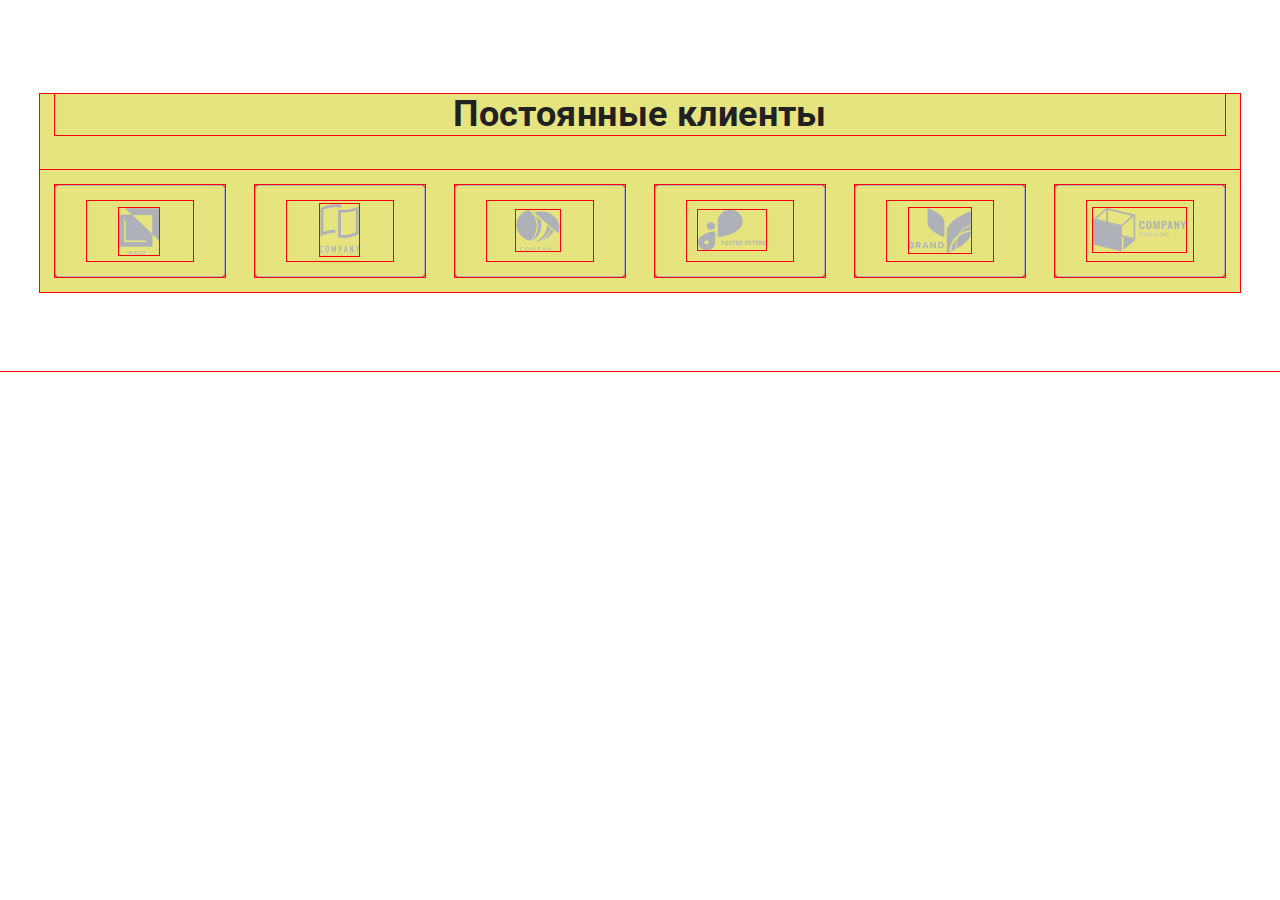
==== index.html @ a3a20aeb "добавляет отз верстку team, clients" ====
<!DOCTYPE html>
<html lang="ru">
  <head>
    <meta charset="UTF-8" />
    <meta http-equiv="X-UA-Compatible" content="IE=edge" />
    <meta name="viewport" content="width=device-width, initial-scale=1.0" />
    <title>Веб-студия</title>
    <link
      rel="stylesheet"
      href="https://cdnjs.cloudflare.com/ajax/libs/modern-normalize/1.0.0/modern-normalize.min.css"
    />
    <link rel="preconnect" href="https://fonts.gstatic.com" />
    <link
      href="https://fonts.googleapis.com/css2?family=Raleway:wght@700&family=Roboto:wght@400;500;700;900&display=swap"
      rel="stylesheet"
    />
    <link rel="stylesheet" href="././css/main.css" />
  </head>
  <body>
    <!-- Шапка сайта -->
    <!-- <header class="header">
     
      <div class="header__container container">
        <nav class="nav">
          <a href="./index.html" class="logo"> <span class="logo-web">Web</span>Studio </a>
          <ul class="nav__list list">
            <li class="nav__item"><a href="./index.html" class="nav__link nav__link--current link">Студия</a></li>
            <li class="nav__item"><a href="./portfolio.html" class="nav__link link">Портфолио</a></li>
            <li class="nav__item"><a href="" class="nav__link link">Контакты</a></li>
          </ul>
        </nav>
        <ul class="auth__list list">
          <li class="auth__item">
            <a href="mailto:info@devstudio.com" class="auth__link link">
              <svg class="auth__letter" width="16" height="12">
                <use href="./images/icons/sprite.svg#letter"></use>
              </svg>
              info@devstudio.com
            </a>
          </li>
          <li class="auth__item">
            <a href="tel:+380961111111" class="auth__link link">
              <svg class="auth__phone" width="10" height="16">
                <use href="./images/icons/sprite.svg#phone"></use>
              </svg>
              +38 096 111 11 11
            </a>
          </li>
        </ul>
      </div>
    </header> -->
    <!--main  -->
    <main>
      <!-- Герой hero section -->
      <!-- <section class="section hero">
        <div class="container">
          <h1 class="hero__title">Эффективные решения для вашего бизнеса</h1>
          <button • data-modal-open type="button" class="hero__button">Заказать услугу</button>
        </div>
      </section> -->
      <!-- Преимущества advantages section-->
      <!-- <section class="section">
        <h2 class="section__title visually-hidden">Наши преимущества</h2>
        <div class="container advantages">
          <ul class="advantages__list list">
            <li class="advantages__item">
              <div class="advantages__icons">
                <svg class="advantages__icon">
                  <use href="./images/icons/sprite.svg#antenna"></use>
                </svg>
              </div>
              <h3 class="advantages__title">Внимание к деталям</h3>
              <p class="advantages__text">
                Идейные соображения, а также начало повседневной работы по формированию позиции.
              </p>
            </li>
            <li class="advantages__item">
              <div class="advantages__icons">
                <svg class="advantages__icon">
                  <use href="./images/icons/sprite.svg#clock"></use>
                </svg>
              </div>
              <h3 class="advantages__title">Пунктуальность</h3>
              <p class="advantages__text">
                Задача организации, в особенности же рамки и место обучения кадров влечет за собой.
              </p>
            </li>
            <li class="advantages__item">
              <div class="advantages__icons">
                <svg class="advantages__icon">
                  <use href="./images/icons/sprite.svg#diagram"></use>
                </svg>
              </div>
              <h3 class="advantages__title">Планирование</h3>
              <p class="advantages__text">
                Равным образом консультация с широким активом в значительной степени обуславливает.
              </p>
            </li>
            <li class="advantages__item">
              <div class="advantages__icons">
                <svg class="advantages__icon">
                  <use href="./images/icons/sprite.svg#astronaut"></use>
                </svg>
              </div>
              <h3 class="advantages__title">Современные технологии</h3>
              <p class="advantages__text">
                Значимость этих проблем настолько очевидна, что реализация плановых заданий.
              </p>
            </li>
          </ul>
        </div>
      </section> -->
      <!-- Чем мы занимаемся -->
      <!-- <section class="work section">
        <div class="container">
          <h2 class="section__title">Чем мы занимаемся</h2>
          <ul class="work__list list">
            <li class="work__item">
              <div class="work__thumb">
                <img class="work__img" src="./images/main/work-0.jpg" alt="Десктопные приложения" width="370" />
                <div class="work__inf">
                  <p class="work__desc">Десктопные приложения</p>
                </div>
              </div>
            </li>
            <li class="work__item">
              <div class="work__thumb">
                <img class="work__img" src="./images/main/work-1.jpg" alt="Мобильные приложения" width="370" />
                <div class="work__inf">
                  <p class="work__desc">Мобильные приложения</p>
                </div>
              </div>
            </li>
            <li class="work__item">
              <div class="work__thumb">
                <img class="work__img" src="./images/main/work-2.jpg" alt="Дизайнерские решения" width="370" />
                <div class="work__inf">
                  <p class="work__desc">Дизайнерские решения</p>
                </div>
              </div>
            </li>
          </ul>
        </div>
      </section> -->
      <!-- Наша команда team section -->
      <!-- <section class="section team">
        <div class="container">
          <h2 class="section__title">Наша команда</h2>
          <ul class="team__list list">
            <li class="team__item">
              <img src="./images/main/product-designer.jpg" alt="Product Designer" width="270" />
              <div class="team__content">
                <h3 class="team__title">Игорь Демьяненко</h3>
                <p class="team__text">Product Designer</p>
                <ul class="social-icons__list list">
                  <li class="social-icons__item">
                    <a
                      href="https://www.instagram.com/"
                      class="social-icon__link"
                      rel="noopener noreferrer"
                      target="_blank"
                    >
                      <svg class="social-icons__svg">
                        <use href="./images/icons/sprite.svg#instagram"></use>
                      </svg>
                    </a>
                  </li>
                  <li class="social-icons__item">
                    <a href="https://twitter.com/" class="social-icon__link" rel="noopener noreferrer" target="_blank">
                      <svg class="social-icons__svg">
                        <use href="./images/icons/sprite.svg#twitter"></use>
                      </svg>
                    </a>
                  </li>
                  <li class="social-icons__item">
                    <a
                      href="https://uk-ua.facebook.com/"
                      class="social-icon__link"
                      rel="noopener noreferrer"
                      target="_blank"
                    >
                      <svg class="social-icons__svg">
                        <use href="./images/icons/sprite.svg#facebook"></use>
                      </svg>
                    </a>
                  </li>
                  <li class="social-icons__item">
                    <a
                      href="https://ua.linkedin.com/"
                      class="social-icon__link"
                      rel="noopener noreferrer"
                      target="_blank"
                    >
                      <svg class="social-icons__svg">
                        <use href="./images/icons/sprite.svg#linkedin"></use>
                      </svg>
                    </a>
                  </li>
                </ul>
              </div>
            </li>

            <li class="team__item">
              <img src="./images/main/frontend-developer.jpg" alt="Frontend Developer" width="270" />
              <div class="team__content">
                <h3 class="team__title">Ольга Репина</h3>
                <p class="team__text">Frontend Developer</p>
                <ul class="social-icons__list list">
                  <li class="social-icons__item">
                    <a
                      href="https://www.instagram.com/"
                      class="social-icon__link"
                      rel="noopener noreferrer"
                      target="_blank"
                    >
                      <svg class="social-icons__svg">
                        <use href="./images/icons/sprite.svg#instagram"></use>
                      </svg>
                    </a>
                  </li>
                  <li class="social-icons__item">
                    <a href="https://twitter.com/" class="social-icon__link" rel="noopener noreferrer" target="_blank">
                      <svg class="social-icons__svg">
                        <use href="./images/icons/sprite.svg#twitter"></use>
                      </svg>
                    </a>
                  </li>
                  <li class="social-icons__item">
                    <a
                      href="https://uk-ua.facebook.com/"
                      class="social-icon__link"
                      rel="noopener noreferrer"
                      target="_blank"
                    >
                      <svg class="social-icons__svg">
                        <use href="./images/icons/sprite.svg#facebook"></use>
                      </svg>
                    </a>
                  </li>
                  <li class="social-icons__item">
                    <a
                      href="https://ua.linkedin.com/"
                      class="social-icon__link"
                      rel="noopener noreferrer"
                      target="_blank"
                    >
                      <svg class="social-icons__svg">
                        <use href="./images/icons/sprite.svg#linkedin"></use>
                      </svg>
                    </a>
                  </li>
                </ul>
              </div>
            </li>

            <li class="team__item">
              <img src="./images/main/marketing.jpg" alt="Marketing" width="270" />
              <div class="team__content">
                <h3 class="team__title">Николай Тарасов</h3>
                <p class="team__text">Marketing</p>
                <ul class="social-icons__list list">
                  <li class="social-icons__item">
                    <a
                      href="https://www.instagram.com/"
                      class="social-icon__link"
                      rel="noopener noreferrer"
                      target="_blank"
                    >
                      <svg class="social-icons__svg">
                        <use href="./images/icons/sprite.svg#instagram"></use>
                      </svg>
                    </a>
                  </li>
                  <li class="social-icons__item">
                    <a href="https://twitter.com/" class="social-icon__link" rel="noopener noreferrer" target="_blank">
                      <svg class="social-icons__svg">
                        <use href="./images/icons/sprite.svg#twitter"></use>
                      </svg>
                    </a>
                  </li>
                  <li class="social-icons__item">
                    <a
                      href="https://uk-ua.facebook.com/"
                      class="social-icon__link"
                      rel="noopener noreferrer"
                      target="_blank"
                    >
                      <svg class="social-icons__svg">
                        <use href="./images/icons/sprite.svg#facebook"></use>
                      </svg>
                    </a>
                  </li>
                  <li class="social-icons__item">
                    <a
                      href="https://ua.linkedin.com/"
                      class="social-icon__link"
                      rel="noopener noreferrer"
                      target="_blank"
                    >
                      <svg class="social-icons__svg">
                        <use href="./images/icons/sprite.svg#linkedin"></use>
                      </svg>
                    </a>
                  </li>
                </ul>
              </div>
            </li>

            <li class="team__item">
              <img src="./images/main/ui-designer.jpg" alt="UI Designer" width="270" />
              <div class="team__content">
                <h3 class="team__title">Михаил Ермаков</h3>
                <p class="team__text">UI Designer</p>
                <ul class="social-icons__list list">
                  <li class="social-icons__item">
                    <a
                      href="https://www.instagram.com/"
                      class="social-icon__link"
                      rel="noopener noreferrer"
                      target="_blank"
                    >
                      <svg class="social-icons__svg">
                        <use href="./images/icons/sprite.svg#instagram"></use>
                      </svg>
                    </a>
                  </li>
                  <li class="social-icons__item">
                    <a href="https://twitter.com/" class="social-icon__link" rel="noopener noreferrer" target="_blank">
                      <svg class="social-icons__svg">
                        <use href="./images/icons/sprite.svg#twitter"></use>
                      </svg>
                    </a>
                  </li>
                  <li class="social-icons__item">
                    <a
                      href="https://uk-ua.facebook.com/"
                      class="social-icon__link"
                      rel="noopener noreferrer"
                      target="_blank"
                    >
                      <svg class="social-icons__svg">
                        <use href="./images/icons/sprite.svg#facebook"></use>
                      </svg>
                    </a>
                  </li>
                  <li class="social-icons__item">
                    <a
                      href="https://ua.linkedin.com/"
                      class="social-icon__link"
                      rel="noopener noreferrer"
                      target="_blank"
                    >
                      <svg class="social-icons__svg">
                        <use href="./images/icons/sprite.svg#linkedin"></use>
                      </svg>
                    </a>
                  </li>
                </ul>
              </div>
            </li>
          </ul>
        </div>
      </section> -->
      <!-- Постоянные клиенты clients section -->
      <section class="clients section">
        <div class="container">
          <h2 class="section__title">Постоянные клиенты</h2>
          <ul class="clients__list list">
            <li class="clients__item">
              <a href="" class="clients__link">
                <svg class="clients__icon-svg" width="44" height="49">
                  <use href="./images/icons/sprite.svg#logo-1"></use>
                </svg>
              </a>
            </li>
            <li class="clients__item">
              <a href="" class="clients__link">
                <svg class="clients__icon-svg" width="40" height="52">
                  <use href="./images/icons/sprite.svg#logo-2"></use>
                </svg>
              </a>
            </li>
            <li class="clients__item">
              <a href="" class="clients__link">
                <svg class="clients__icon-svg" width="41" height="43">
                  <use href="./images/icons/sprite.svg#logo-3"></use>
                </svg>
              </a>
            </li>
            <li class="clients__item">
              <a href="" class="clients__link">
                <svg class="clients__icon-svg" width="80" height="42">
                  <use href="./images/icons/sprite.svg#logo-4"></use>
                </svg>
              </a>
            </li>
            <li class="clients__item">
              <a href="" class="clients__link">
                <svg class="clients__icon-svg" width="59" height="47">
                  <use href="./images/icons/sprite.svg#logo-5"></use>
                </svg>
              </a>
            </li>
            <li class="clients__item">
              <a href="" class="clients__link">
                <svg class="clients__icon-svg" width="88" height="45">
                  <use href="./images/icons/sprite.svg#logo-6"></use>
                </svg>
              </a>
            </li>
          </ul>
        </div>
      </section>
    </main>
    <!-- Футер -->
    <!-- <footer class="footer">
      <div class="footer__container container">
        <div class="footer__nav">
          <a href="./index.html" class="logo logo--footer"> <span class="logo-web">Web</span>Studio </a>
          <address class="footer__addres">
            <a
              class="footer__location"
              rel="noopener noreferrer"
              href="https://goo.gl/maps/9RtT3c9bkWaSLBwc6"
              target="_blank"
            >
              г. Киев, пр-т Леси Украинки, 26
            </a>
            <ul class="footer__auth-list list">
              <li class="footer__auth-item">
                <a href="mailto:info@devstudio.com" class="footer__auth-link link">info@devstudio.com</a>
              </li>
              <li class="footer__auth-item">
                <a href="tel:+380961111111" class="footer__auth-link link">+38 096 111 11 11</a>
              </li>
            </ul>
          </address>
        </div>
        
        <div class="footer__joining">
          <h3 class="footer__joining-title">Присоединяйтесь</h3>
          <ul class="social-icons__list list">
            <li class="social-icons__item">
              <a
                href="https://www.instagram.com/"
                class="social-icon__link social-icon__link--joining"
                rel="noopener noreferrer"
                target="_blank"
              >
                <svg class="social-icons__svg">
                  <use href="./images/icons/sprite.svg#instagram"></use>
                </svg>
              </a>
            </li>
            <li class="social-icons__item">
              <a
                href="https://twitter.com/"
                class="social-icon__link social-icon__link--joining"
                rel="noopener noreferrer"
                target="_blank"
              >
                <svg class="social-icons__svg">
                  <use href="./images/icons/sprite.svg#twitter"></use>
                </svg>
              </a>
            </li>
            <li class="social-icons__item">
              <a
                href="https://uk-ua.facebook.com/"
                class="social-icon__link social-icon__link--joining"
                rel="noopener noreferrer"
                target="_blank"
              >
                <svg class="social-icons__svg">
                  <use href="./images/icons/sprite.svg#facebook"></use>
                </svg>
              </a>
            </li>
            <li class="social-icons__item">
              <a
                href="https://ua.linkedin.com/"
                class="social-icon__link social-icon__link--joining"
                rel="noopener noreferrer"
                target="_blank"
              >
                <svg class="social-icons__svg">
                  <use href="./images/icons/sprite.svg#linkedin"></use>
                </svg>
              </a>
            </li>
          </ul>
        </div>
        
        <div class="footer__subscribe">
          <h3 class="footer__joining-title">Подпишитесь на рассылку</h3>
          <form class="footer__subscribe-form">
            <label class="footer__subscribe-label">
              <input
                type="email"
                name="email"
                class="footer__subscribe-input"
                required
                autocomplete="email"
                placeholder="E-mail"
              />
            </label>
            <button type="submit" class="footer__subscribe-btn">
              Подписаться
              <svg class="footer__subscribe-icon">
                <use href="./images/icons/sprite.svg#planer-icon"></use>
              </svg>
            </button>
          </form>
        </div>
      </div>
    </footer> -->
    <!-- Модальное окно -->
    <!-- <div class="backdrop is-hidden" data-modal>
      <div class="modal">
        <button • data-modal-close class="modal__btn-close">
          <svg class="modal__close-x">
            <use href="./images/icons/sprite.svg#close-x"></use>
          </svg>
        </button>
        
        <p class="modal__head">Оставьте свои данные, мы вам перезвоним</p>
        <form class="modal-form">
          <div class="modal__text-input">
            <label class="modal__label">
              Имя<input
                type="text"
                name="name"
                class="modal__input"
                required
                minlength="4"
                maxlength="20"
                autocomplete="name"
              />
              <svg class="modal__input-icon">
                <use href="./images/icons/sprite.svg#user-icon"></use>
              </svg>
            </label>
            <label class="modal__label">
              Телефон<input type="phone" name="phone" class="modal__input" required autocomplete="tel" />
              <svg class="modal__input-icon">
                <use href="./images/icons/sprite.svg#phone-icon"></use>
              </svg>
            </label>
            <label class="modal__label">
              Почта<input type="email" name="email" class="modal__input" required autocomplete="email" />
              <svg class="modal__input-icon">
                <use href="./images/icons/sprite.svg#email-icon"></use>
              </svg>
            </label>
            <label class="modal__label"
              >Комментарий
              <textarea name="comment" class="modal__comment" placeholder="Введите текст"></textarea>
            </label>
          </div>
          
          <label class="modal__check-label">
            <input type="checkbox" name="terms-agreement" class="modal__check" />
            <span class="modal__check-box"></span>
            <span>
              Соглашаюсь с рассылкой и принимаю
              <a href="" class="modal__link link">Условия договора</a>
            </span>
          </label>
          
          <button type="submit" class="modal__submit-btn">Отправить</button>
        </form>
      </div>
      
    </div> -->
    <script src="./js/modal.js"></script>
  </body>
</html>
---- css/main.css ----
@charset "UTF-8";
:root {
  --accent-color: #2196f3;
  --primary-text-color: #212121;
  --secondary-text-color: #757575;
  --white-text-color: #ffffff;
  --primary-bg-color: #ffffff;
  --secondary-bg-color: #2f303a;
  --social-icon-color: #afb1b8;
  --primary-font-family: 'Roboto', 'Open Sans', 'Noto Sans JP', 'Lato', sans-serif;
  --title-font-weight: 700;
  --sub-title-font-weight: 500;
  --primary-font-size: 14px;
  --secondary-font-size: 16px;
  --main-line-height: 1.15;
  --main-letter-spacing: 0.03em;
}

html {
  box-sizing: border-box;
}

*,
*::before,
*::after {
  box-sizing: inherit;
  outline: 1px solid red;
}

body {
  font-family: var(--primary-font-family);
  font-size: var(--primary-font-size);
  line-height: var(--main-line-height);
  letter-spacing: var(--main-letter-spacing);
  color: var(--primary-text-color);
  background-color: var(--primary-bg-color);
}

img {
  display: block;
  width: 100%;
  height: auto;
}

/* reset basic styles  */
.list {
  list-style: none;
  padding-left: 0;
  padding-bottom: 0;
  margin-top: 0;
  margin-bottom: 0;
}

.link {
  text-decoration: none;
  color: var(--primary-text-color);
}

.button {
  cursor: pointer;
}

.section {
  margin-left: auto;
  margin-right: auto;
  padding-top: 94px;
  padding-bottom: 94px;
}

.section__title {
  margin-top: 0;
  margin-bottom: 50px;
  text-align: center;
  font-weight: var(--title-font-weight);
  font-size: 28px;
}

@media screen and (min-width: 1200px) {
  .section__title {
    font-size: 36px;
  }
}

.container {
  width: 100%;
  padding-left: 15px;
  padding-right: 15px;
  background-color: #e94e4e;
}

@media screen and (min-width: 480px) {
  .container {
    max-width: 480px;
    margin-left: auto;
    margin-right: auto;
    background-color: #a9f39f;
  }
}

@media screen and (min-width: 768px) {
  .container {
    max-width: 768px;
    background-color: #76a6ee;
  }
}

@media screen and (min-width: 1200px) {
  .container {
    max-width: 1200px;
    background-color: #e6e47f;
  }
}

.visually-hidden {
  position: absolute;
  width: 1px;
  height: 1px;
  margin: -1px;
  border: 0;
  padding: 0;
  white-space: nowrap;
  clip-path: inset(100%);
  clip: rect(0 0 0 0);
  overflow: hidden;
}

/* header  Навигация сайта */
.header {
  border-bottom: 1px solid #ececec;
}

.header__container {
  display: flex;
  align-items: center;
}

.nav {
  display: flex;
  align-items: center;
}

/* logo */
.logo {
  display: block;
  margin-right: 93px;
  padding-top: 25px;
  padding-bottom: 25px;
  font-family: 'Raleway', sans-serif;
  font-weight: var(--title-font-weight);
  color: #000;
  font-size: 26px;
  line-height: 1.2;
  text-decoration: none;
}

.logo-web {
  color: var(--accent-color);
}

.nav__list {
  display: flex;
  align-items: center;
}

.nav__item:not(:last-child) {
  margin-right: 50px;
}

.nav__link {
  display: block;
  padding-top: 25px;
  padding-bottom: 25px;
  font-weight: var(--sub-title-font-weight);
  font-size: 14px;
  letter-spacing: 0.02em;
  /* анимация ссылок nav */
  transition-property: color;
  transition-duration: 250ms;
  transition-timing-function: cubic-bezier(0.4, 0, 0.2, 1);
  transition-delay: 0;
}

.nav__link:hover, .nav__link:focus {
  color: var(--accent-color);
}

/* выделение и подчеркивание 
текущей страницы */
.nav__link--current {
  position: relative;
  color: var(--accent-color);
}

.nav__link--current::after {
  display: block;
  content: '';
  width: 100%;
  height: 4px;
  border-radius: 2px;
  background-color: var(--accent-color);
  position: absolute;
  bottom: -8px;
}

/* header  авторизция*/
.auth__list {
  display: flex;
  margin-top: 0;
  margin-bottom: 0;
  margin-left: auto;
}

.auth__item {
  margin-top: 0;
  margin-bottom: 0;
}

.auth__item:not(:last-child) {
  margin-right: 50px;
}

.auth__link {
  display: flex;
  align-items: center;
  padding-top: 25px;
  padding-bottom: 25px;
  font-weight: var(--sub-title-font-weight);
  letter-spacing: 0.02em;
  color: var(--secondary-text-color);
  /* анимация ссылок auth */
  transition-property: color;
  transition-duration: 250ms;
  transition-timing-function: cubic-bezier(0.4, 0, 0.2, 1);
  transition-delay: 0;
}

.auth__link:hover, .auth__link:focus {
  color: var(--accent-color);
}

.auth__letter {
  width: 16px;
  height: 12px;
  fill: currentColor;
  margin-right: 10px;
}

.auth__phone {
  width: 10px;
  height: 16px;
  fill: currentColor;
  margin-right: 10px;
}

/* Герой hero section*/
.hero {
  padding-top: 200px;
  padding-bottom: 200px;
  text-align: center;
  background-color: var(--secondary-bg-color);
  background-image: linear-gradient(to top, rgba(47, 48, 58, 0.4), rgba(47, 48, 58, 0.4)), url(../images/hero/hero.jpg);
  max-width: 1600px;
}

.hero__title {
  margin-top: 0;
  margin-bottom: 30px;
  margin-left: auto;
  margin-right: auto;
  max-width: 696px;
  text-align: center;
  font-weight: 900;
  font-size: 44px;
  line-height: 1.36;
  letter-spacing: 0.06em;
  text-transform: uppercase;
  color: var(--white-text-color);
}

.hero__button {
  font-weight: var(--title-font-weight);
  font-size: var(--secondary-font-size);
  line-height: 1.8;
  letter-spacing: 0.06em;
  color: var(--white-text-color);
  background: var(--accent-color);
  border: none;
  border-radius: 4px;
  width: 200px;
  height: 50px;
  cursor: pointer;
}

/* Модальное окно */
.backdrop {
  position: fixed;
  top: 0;
  left: 0;
  width: 100vw;
  height: 100vh;
  background-color: rgba(0, 0, 0, 0.2);
  opacity: 1;
  transition: opacity;
  transition-duration: 250ms;
  transition-timing-function: cubic-bezier(0.4, 0, 0.2, 1);
}

.backdrop.is-hidden {
  opacity: 0;
  pointer-events: none;
}

/* Форма на модалке */
.modal {
  position: absolute;
  padding: 40px;
  width: 528px;
  height: 581px;
  max-height: 100%;
  top: 50%;
  left: 50%;
  box-shadow: 0px 1px 3px rgba(0, 0, 0, 0.12), 0px 1px 1px rgba(0, 0, 0, 0.14), 0px 2px 1px rgba(0, 0, 0, 0.2);
  transform: translate(-50%, -50%) scale(1);
  border-radius: 4px;
  background-color: var(--primary-bg-color);
  transition: transform 250ms cubic-bezier(0.4, 0, 0.2, 1), opacity 250ms cubic-bezier(0.4, 0, 0.2, 1);
}

.modal__head {
  text-align: center;
  margin-top: 0;
  margin-bottom: 12px;
  font-family: var(--primary-font-family);
  font-size: 20px;
  font-weight: 700;
  line-height: 1.56;
}

.modal__text-input {
  display: block;
  /* align-items: center; */
}

.modal__label {
  display: block;
  position: relative;
  font-size: 12px;
  line-height: 1.17;
  letter-spacing: 0.01em;
  color: var(--secondary-text-color);
}

.modal__input {
  width: 100%;
  height: 40px;
  padding: 12px 42px;
  margin-top: 4px;
  margin-bottom: 10px;
  border: 1px solid rgba(33, 33, 33, 0.2);
  box-sizing: border-box;
  border-radius: 4px;
  transition: border-color 250ms cubic-bezier(0.4, 0, 0.2, 1);
}

.modal__label:focus-within .modal__input {
  outline-color: var(--accent-color);
}

.modal__input:hover, .modal__input:focus {
  border: 1px solid var(--accent-color);
}

.modal__input:hover + .modal__input-icon {
  fill: var(--accent-color);
}

.modal__input:focus-within + .modal__input-icon {
  fill: var(--accent-color);
}

.modal__input-icon {
  position: absolute;
  top: 29px;
  left: 12px;
  width: 18px;
  height: 18px;
  transition: fill 250ms cubic-bezier(0.4, 0, 0.2, 1);
}

.modal__comment {
  width: 100%;
  min-height: 120px;
  resize: none;
  margin-top: 4px;
  margin-bottom: 20px;
  border: 1px solid rgba(33, 33, 33, 0.2);
  border-radius: 4px;
  padding: 12px 16px;
  transition: border-color 250ms cubic-bezier(0.4, 0, 0.2, 1);
}

.modal__label:focus-within .modal__comment {
  outline-color: var(--accent-color);
}

.modal__comment:hover, .modal__comment:focus {
  border: 1px solid var(--accent-color);
}

.modal__comment::placeholder {
  font-weight: 400;
  font-size: 12px;
  line-height: 1.7;
  letter-spacing: 0.01em;
  color: rgba(117, 117, 117, 0.5);
}

/* оформление чекбокса */
.modal__check-label {
  position: relative;
  display: flex;
  justify-content: center;
  align-items: center;
  margin-bottom: 30px;
  font-size: 14px;
  line-height: 2;
  color: var(--secondary-text-color);
}

.modal__check {
  position: absolute;
  -webkit-appearance: none;
  -moz-appearance: none;
  appearance: none;
}

.modal__check-box {
  position: absolute;
  margin-top: 6px;
  width: 15px;
  height: 15px;
  top: 0;
  left: 0;
  border-radius: 2px;
  background-color: var(--primary-bg-color);
  background-position: 50% 50%;
  box-shadow: 0 0 0 2px var(--primary-text-color);
}

.modal__check:checked + .modal__check-box {
  background-color: var(--accent-color);
  background-image: url(../images/icons/check-icon.svg);
}

.modal__check:focus + .modal__check-box {
  box-shadow: 0 0 0 2px var(--accent-color);
}

.modal__link {
  text-decoration: underline;
  color: var(--accent-color);
}

/* кнопка Отправить */
.modal__submit-btn {
  display: block;
  margin: auto;
  font-weight: var(--title-font-weight);
  font-size: var(--secondary-font-size);
  line-height: 1.8;
  letter-spacing: 0.06em;
  color: var(--white-text-color);
  background: var(--accent-color);
  box-shadow: 0px 4px 4px rgba(0, 0, 0, 0.15);
  border: none;
  border-radius: 4px;
  width: 200px;
  height: 50px;
}

/* кнопка закрытия модалки */
.modal__btn-close {
  position: absolute;
  top: 8px;
  right: 8px;
  display: flex;
  justify-content: center;
  align-items: center;
  border: 1px solid rgba(0, 0, 0, 0.1);
  border-radius: 50%;
  width: 30px;
  height: 30px;
  background-color: var(--primary-bg-color);
}

.modal__close-x {
  width: 18px;
  height: 18px;
  fill: #000000;
  background-color: var(--primary-bg-color);
}

.modal__btn-close:hover .modal__close-x,
.modal__btn-close:focus .modal__close-x {
  fill: var(--accent-color);
  transition: fill 250ms cubic-bezier(0.4, 0, 0.2, 1);
}

/* Преимущества advantages section */
.advantages__list {
  display: flex;
  flex-direction: column;
  margin: -15px;
}

@media screen and (min-width: 768px) {
  .advantages__list {
    flex-direction: row;
    flex-wrap: wrap;
  }
}

.advantages__item {
  margin: 15px;
}

@media screen and (min-width: 480px) {
  .advantages__item {
    width: 450px;
  }
}

@media screen and (min-width: 768px) {
  .advantages__item {
    width: 354px;
  }
}

@media screen and (min-width: 1200px) {
  .advantages__item {
    margin-bottom: 0;
    width: 270px;
    align-items: center;
    justify-content: center;
  }
}

.advantages__icon {
  width: 70px;
  height: 70px;
}

.advantages__icons {
  display: flex;
  justify-content: center;
  align-items: center;
  margin-bottom: 30px;
  width: 100%;
  height: 120px;
  border: 1px solid transparent;
  background-color: #f5f4fa;
  border-radius: 4px;
}

.advantages__title {
  margin-top: 0;
  margin-bottom: 10px;
  font-size: 14px;
  font-weight: var(--title-font-weight);
  text-transform: uppercase;
  text-align: center;
}

@media screen and (min-width: 768px) {
  .advantages__title {
    text-align: left;
  }
}

.advantages__text {
  margin-top: 0;
  line-height: 1.7;
  color: var(--secondary-text-color);
}

/* section Чем мы занимаемся */
.work {
  padding-top: 0;
}

@media screen and (max-width: 1200px) {
  .work {
    display: none;
  }
}

.work__list {
  display: flex;
  margin-top: 0;
  margin-bottom: 0;
}

.work__img {
  display: block;
}

.work__item {
  margin-bottom: 0;
}

.work__item:not(:last-child) {
  margin-right: 30px;
}

/* текст с плашкой на Чем мы занимаемся */
.work__thumb {
  position: relative;
}

.work__inf {
  display: flex;
  align-items: center;
  justify-content: center;
  position: absolute;
  width: 100%;
  height: 70px;
  bottom: 0;
  background-color: rgba(47, 48, 58, 0.8);
}

.work__desc {
  margin: 0;
  text-transform: uppercase;
  font-weight: var(--title-font-weight);
  color: var(--white-text-color);
}

/* Наша команда team section */
.team {
  background-color: #f5f4fa;
}

.team__list {
  display: flex;
  flex-direction: column;
  margin: -15px;
}

@media screen and (min-width: 768px) {
  .team__list {
    flex-direction: row;
    flex-wrap: wrap;
  }
}

.team__item {
  margin: 15px;
  box-shadow: 0px 1px 3px rgba(0, 0, 0, 0.12), 0px 1px 1px rgba(0, 0, 0, 0.14), 0px 2px 1px rgba(0, 0, 0, 0.2);
  border-radius: 0px 0px 4px 4px;
}

@media screen and (min-width: 480px) {
  .team__item {
    width: 450px;
  }
}

@media screen and (min-width: 768px) {
  .team__item {
    width: 354px;
  }
}

@media screen and (min-width: 1200px) {
  .team__item {
    margin-bottom: 0;
    width: 270px;
    align-items: center;
    justify-content: center;
  }
}

.team__content {
  text-align: center;
  padding-top: 30px;
  padding-bottom: 30px;
  background-color: var(--primary-bg-color);
}

.team__title {
  margin-top: 0;
  margin-bottom: 10px;
  font-weight: var(--sub-title-font-weight);
  font-size: var(--secondary-font-size);
  line-height: 1.18;
}

.team__text {
  margin-top: 0;
  margin-bottom: 16;
  font-size: var(--secondary-font-size);
  line-height: 1.18;
  color: var(--secondary-text-color);
}

/*  стили для social icons on the team-card */
.social-icons__list {
  display: inline-flex;
}

.social-icons__item:not(:last-child) {
  margin-right: 10px;
}

.social-icon__link {
  display: flex;
  align-items: center;
  justify-content: center;
  width: 44px;
  height: 44px;
  border-radius: 50%;
  background-color: var(--primary-bg-color);
  color: var(--social-icon-color);
  /* анимация иконок соцсетей в нашакоманда */
  transition-property: background-color;
  transition-duration: 250ms;
  transition-timing-function: cubic-bezier(0.4, 0, 0.2, 1);
  transition-delay: 0;
}

.social-icon__link:hover, .social-icon__link:focus {
  background-color: var(--accent-color);
}

.social-icons__svg {
  transition-property: fill;
  transition-duration: 250ms;
  transition-timing-function: cubic-bezier(0.4, 0, 0.2, 1);
  transition-delay: 0;
  width: 20px;
  height: 20px;
  fill: currentColor;
}

.social-icon__link:hover .social-icons__svg,
.social-icon__link:focus .social-icons__svg {
  fill: var(--primary-bg-color);
}

/* Постоянные клиенты clients section */
.clients__list {
  display: flex;
  flex-wrap: wrap;
  margin: -15px;
}

.clients__item {
  display: flex;
  justify-content: center;
  align-items: center;
  margin: 15px;
  flex-basis: calc((100% - 2 * 30px) / 2);
}

@media screen and (min-width: 768px) {
  .clients__item {
    flex-basis: calc((100% - 3 * 30px) / 3);
  }
}

@media screen and (min-width: 1200px) {
  .clients__item {
    flex-basis: calc((100% - 6 * 30px) / 6);
  }
}

.clients__link {
  display: flex;
  justify-content: center;
  align-items: center;
  width: 100%;
  height: 92px;
  border: 1px solid var(--social-icon-color);
  border-radius: 4px;
  color: var(--social-icon-color);
  /* анимация иконок клиенты */
  transition-property: color, border-color;
  transition-duration: 250ms;
  transition-timing-function: cubic-bezier(0.4, 0, 0.2, 1);
  transition-delay: 0;
}

.clients__link:hover, .clients__link:focus {
  color: var(--accent-color);
  border-color: var(--accent-color);
}

.clients__icon-svg {
  width: 106px;
  height: 60px;
  fill: currentColor;
}

/* Футер footer */
.footer {
  padding-top: 60px;
  padding-bottom: 60px;
  background-color: var(--secondary-bg-color);
}

.footer__container {
  display: flex;
  align-items: baseline;
}

.logo--footer {
  padding-top: 0;
  padding-bottom: 0;
  color: var(--white-text-color);
}

.footer__nav {
  margin-right: 70px;
}

.footer__addres {
  display: block;
  margin-top: 20px;
}

.footer__location {
  font-style: normal;
  line-height: 1.7;
  text-decoration: none;
  color: var(--white-text-color);
  /* анимация  location in footer */
  transition-property: color;
  transition-duration: 250ms;
  transition-timing-function: cubic-bezier(0.4, 0, 0.2, 1);
  transition-delay: 0;
}

.footer__auth-list {
  padding-top: 0;
  padding-bottom: 0;
}

.footer__auth-item {
  margin-top: 9px;
}

.footer__auth-link {
  font-style: normal;
  font-weight: 400;
  line-height: 1.7;
  color: rgba(255, 255, 255, 0.6);
  /* анимация footer-auth */
  transition-property: color;
  transition-duration: 250ms;
  transition-timing-function: cubic-bezier(0.4, 0, 0.2, 1);
  transition-delay: 0;
}

.footer__auth-link:hover,
.footer__auth-link:focus,
.footer__location:hover,
.footer__location:focus {
  color: var(--accent-color);
}

/* Присоединяйтесь footer joining */
.footer__joining-title {
  margin-top: 0;
  margin-bottom: 20px;
  font-size: var(--primary-font-size);
  font-weight: var(--title-font-weight);
  color: var(--white-text-color);
  text-transform: uppercase;
}

.social-icon__link--joining {
  background-color: rgba(255, 255, 255, 0.1);
  color: var(--white-text-color);
}

.social-icon__link--joining:hover, .social-icon__link--joining:focus {
  background-color: var(--accent-color);
}

/* Форма на футере */
.footer__subscribe {
  margin-left: 93px;
}

.footer__subscribe-form {
  display: flex;
}

.footer__subscribe-label {
  margin-right: 12px;
}

.footer__subscribe-input {
  width: 358px;
  height: 50px;
  padding: 15px 16px;
  color: var(--white-text-color);
  background-color: var(--secondary-bg-color);
  border: 1px solid rgba(255, 255, 255, 0.3);
  box-sizing: border-box;
  border-radius: 4px;
  transition: border-color 250ms cubic-bezier(0.4, 0, 0.2, 1);
}

.footer__subscribe-input::placeholder {
  font-weight: 400;
  font-size: 16px;
  line-height: 1.25;
  letter-spacing: 0.03em;
  color: rgba(255, 255, 255, 0.6);
}

.footer__subscribe-btn {
  display: flex;
  align-items: center;
  justify-content: center;
  font-weight: var(--title-font-weight);
  font-size: var(--secondary-font-size);
  line-height: 1.8;
  letter-spacing: 0.06em;
  color: var(--white-text-color);
  background: var(--accent-color);
  box-shadow: 0px 4px 4px rgba(0, 0, 0, 0.15);
  border: none;
  border-radius: 4px;
  width: 200px;
  height: 50px;
  cursor: pointer;
}

.footer__subscribe-icon {
  width: 24px;
  height: 24px;
  margin-left: 10px;
}

/* portfolio buttons */
.btn-filter {
  display: flex;
  justify-content: center;
  margin-bottom: 50px;
}

.btn-filter__button {
  display: inline-block;
  padding: 6px 22px;
  border: none;
  border-radius: 4px;
  /* анимация Выбор вида услуг */
  transition-property: color, background-color, box-shadow;
  transition-duration: 250ms;
  transition-timing-function: cubic-bezier(0.4, 0, 0.2, 1);
  transition-delay: 0;
  font-weight: var(--sub-title-font-weight);
  font-size: var(--secondary-font-size);
  line-height: 1.6;
  background-color: #f5f4fa;
  cursor: pointer;
}

.btn-filter__button:hover, .btn-filter__button:focus {
  background-color: var(--accent-color);
  color: var(--white-text-color);
  box-shadow: 0px 3px 1px rgba(0, 0, 0, 0.1), 0px 1px 2px rgba(0, 0, 0, 0.08), 0px 2px 2px rgba(0, 0, 0, 0.12);
}

.btn-filter__item:not(:last-child) {
  margin-right: 8px;
}

/* Образцы работ portfolio cards */
.card-set {
  display: flex;
  flex-wrap: wrap;
  margin: -15px;
}

.card-set__link {
  display: block;
  transition-property: box-shadow;
  transition-duration: 250ms;
  transition-timing-function: cubic-bezier(0.4, 0, 0.2, 1);
  transition-delay: 0;
}

.card-set__link:hover, .card-set__link:focus {
  box-shadow: 0px 1px 1px rgba(0, 0, 0, 0.12), 0px 4px 4px rgba(0, 0, 0, 0.06), 1px 4px 6px rgba(0, 0, 0, 0.16);
  transform: translateY(0);
}

.card-set__thumb {
  position: relative;
  overflow: hidden;
}

.card-set__float {
  position: absolute;
  bottom: 0;
  left: 0;
  width: 100%;
  height: 100%;
  align-items: center;
  justify-content: center;
  padding: 24px;
  background-color: rgba(33, 150, 243, 0.9);
  display: flex;
  transform: translateY(100%);
  transition-duration: 250ms;
  transition-timing-function: cubic-bezier(0.4, 0, 0.2, 1);
}

.card-set__thumb:hover .card-set__float,
.card-set__link:hover .card-set__float,
.card-set__link:focus .card-set__float {
  transform: translateY(0);
}

.card-set__float-desc {
  display: block;
  margin-top: 0;
  margin-bottom: 0;
  font-family: var(--primary-font-family);
  font-size: 18px;
  font-weight: 400;
  line-height: 1.56;
  color: var(--white-text-color);
}

.card-set__item {
  margin-left: 15px;
  margin-top: 15px;
  margin-right: 15px;
  margin-bottom: 15px;
}

.card-set__img {
  display: block;
  max-width: 100%;
  height: auto;
}

.card-set__content {
  padding: 20px 24px;
  border: 1px solid #eeeeee;
}

.card-set__title {
  margin-top: 0;
  margin-bottom: 0;
  font-size: 18px;
  line-height: 2;
  letter-spacing: 0.06em;
}

.card-set__desc {
  margin-top: 0;
  margin-bottom: 0;
  font-size: var(--secondary-font-size);
  line-height: 1.8;
  color: var(--secondary-text-color);
}
/*# sourceMappingURL=main.css.map */
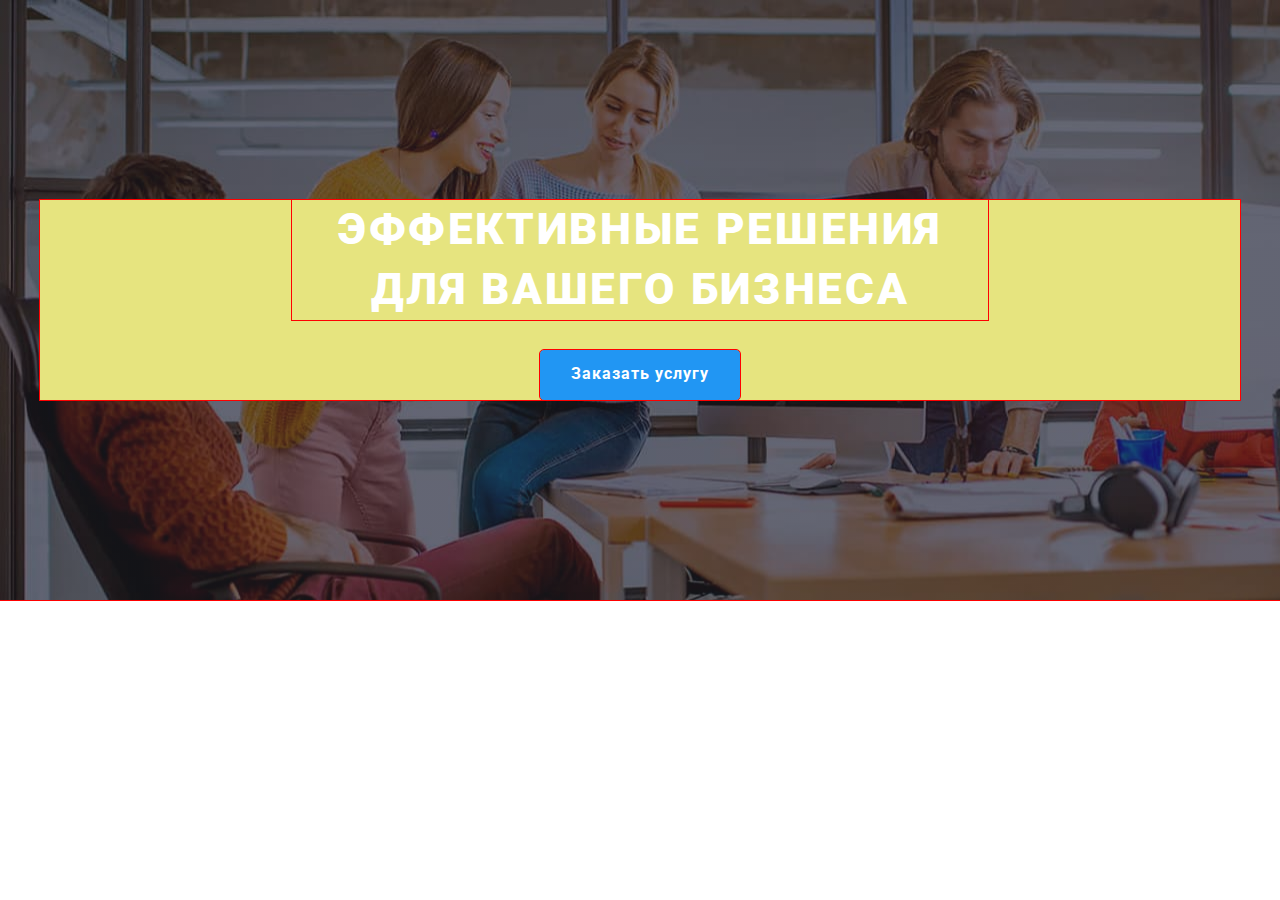
==== commit 9a396800: "добавляет отз верстку hero" ====
--- a/index.html
+++ b/index.html
@@ -52,12 +52,12 @@
     <!--main  -->
     <main>
       <!-- Герой hero section -->
-      <!-- <section class="section hero">
+      <section class="section hero">
         <div class="container">
           <h1 class="hero__title">Эффективные решения для вашего бизнеса</h1>
           <button • data-modal-open type="button" class="hero__button">Заказать услугу</button>
         </div>
-      </section> -->
+      </section>
       <!-- Преимущества advantages section-->
       <!-- <section class="section">
         <h2 class="section__title visually-hidden">Наши преимущества</h2>
@@ -362,7 +362,7 @@
         </div>
       </section> -->
       <!-- Постоянные клиенты clients section -->
-      <section class="clients section">
+      <!-- <section class="clients section">
         <div class="container">
           <h2 class="section__title">Постоянные клиенты</h2>
           <ul class="clients__list list">
@@ -410,7 +410,7 @@
             </li>
           </ul>
         </div>
-      </section>
+      </section> -->
     </main>
     <!-- Футер -->
     <!-- <footer class="footer">
--- a/css/main.css
+++ b/css/main.css
@@ -263,18 +263,35 @@
 }
 
 .hero__title {
+  display: block;
   margin-top: 0;
   margin-bottom: 30px;
   margin-left: auto;
   margin-right: auto;
-  max-width: 696px;
+  width: 100%;
   text-align: center;
   font-weight: 900;
-  font-size: 44px;
-  line-height: 1.36;
+  font-size: 26px;
+  line-height: 1.61;
   letter-spacing: 0.06em;
   text-transform: uppercase;
   color: var(--white-text-color);
+}
+
+@media screen and (min-width: 480px) {
+  .hero__title {
+    max-width: 360px;
+    font-size: 26px;
+    line-height: 1.61;
+  }
+}
+
+@media screen and (min-width: 1200px) {
+  .hero__title {
+    max-width: 696px;
+    font-size: 44px;
+    line-height: 1.36;
+  }
 }
 
 .hero__button {
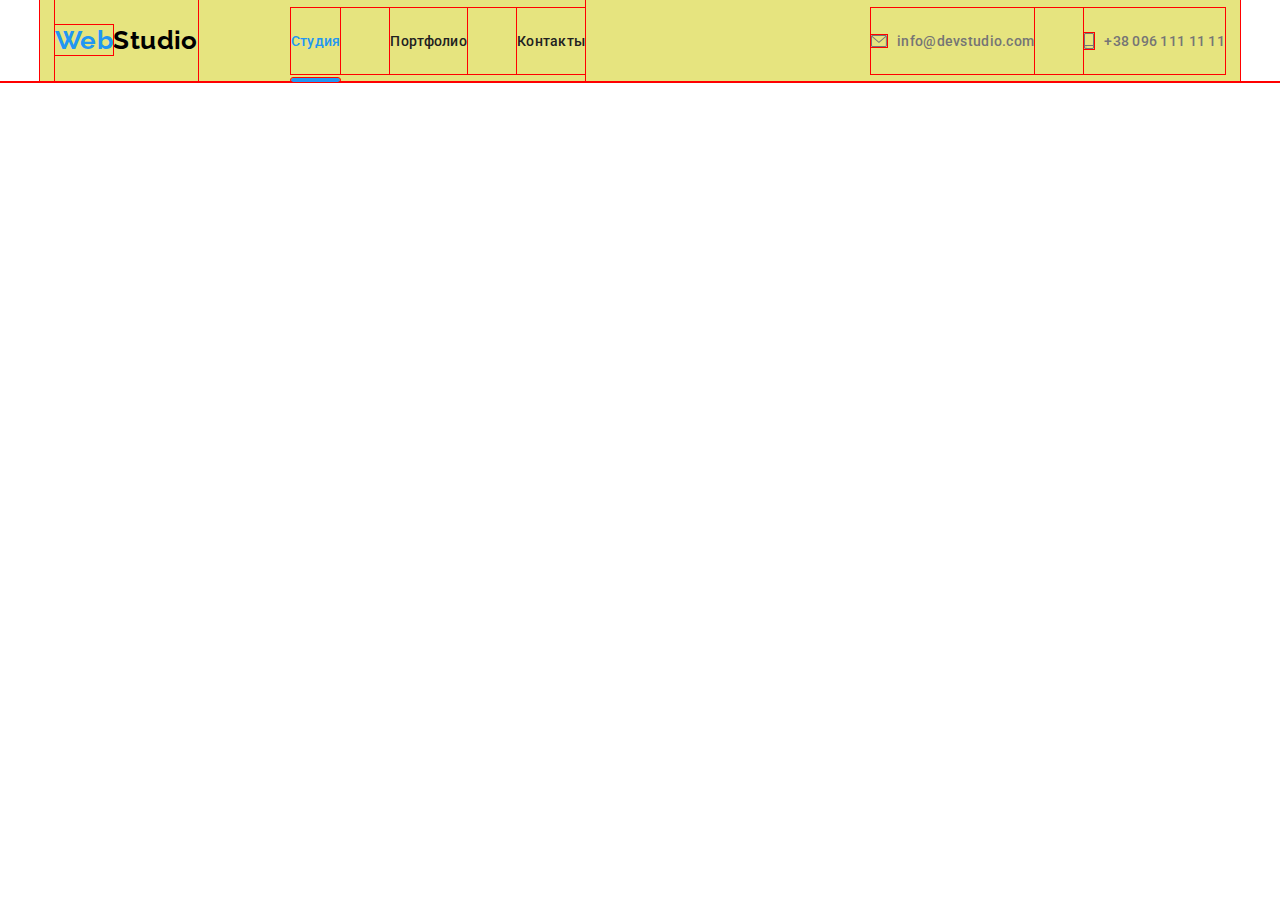
==== commit ddacafa2: "добавляет отз верстку btn-filter" ====
--- a/index.html
+++ b/index.html
@@ -18,8 +18,7 @@
   </head>
   <body>
     <!-- Шапка сайта -->
-    <!-- <header class="header">
-     
+    <header class="header">
       <div class="header__container container">
         <nav class="nav">
           <a href="./index.html" class="logo"> <span class="logo-web">Web</span>Studio </a>
@@ -48,16 +47,16 @@
           </li>
         </ul>
       </div>
-    </header> -->
+    </header>
     <!--main  -->
     <main>
       <!-- Герой hero section -->
-      <section class="section hero">
+      <!-- <section class="section hero">
         <div class="container">
           <h1 class="hero__title">Эффективные решения для вашего бизнеса</h1>
           <button • data-modal-open type="button" class="hero__button">Заказать услугу</button>
         </div>
-      </section>
+      </section> -->
       <!-- Преимущества advantages section-->
       <!-- <section class="section">
         <h2 class="section__title visually-hidden">Наши преимущества</h2>
--- a/css/main.css
+++ b/css/main.css
@@ -964,8 +964,22 @@
 /* portfolio buttons */
 .btn-filter {
   display: flex;
-  justify-content: center;
-  margin-bottom: 50px;
+  flex-wrap: wrap;
+  justify-content: flex-start;
+  margin-bottom: 40px;
+}
+
+@media screen and (min-width: 768px) {
+  .btn-filter {
+    justify-content: center;
+    margin-bottom: 30px;
+  }
+}
+
+@media screen and (min-width: 1200px) {
+  .btn-filter {
+    margin-bottom: 50px;
+  }
 }
 
 .btn-filter__button {
@@ -991,8 +1005,9 @@
   box-shadow: 0px 3px 1px rgba(0, 0, 0, 0.1), 0px 1px 2px rgba(0, 0, 0, 0.08), 0px 2px 2px rgba(0, 0, 0, 0.12);
 }
 
-.btn-filter__item:not(:last-child) {
-  margin-right: 8px;
+.btn-filter__item {
+  margin-left: 8px;
+  margin-top: 15px;
 }
 
 /* Образцы работ portfolio cards */
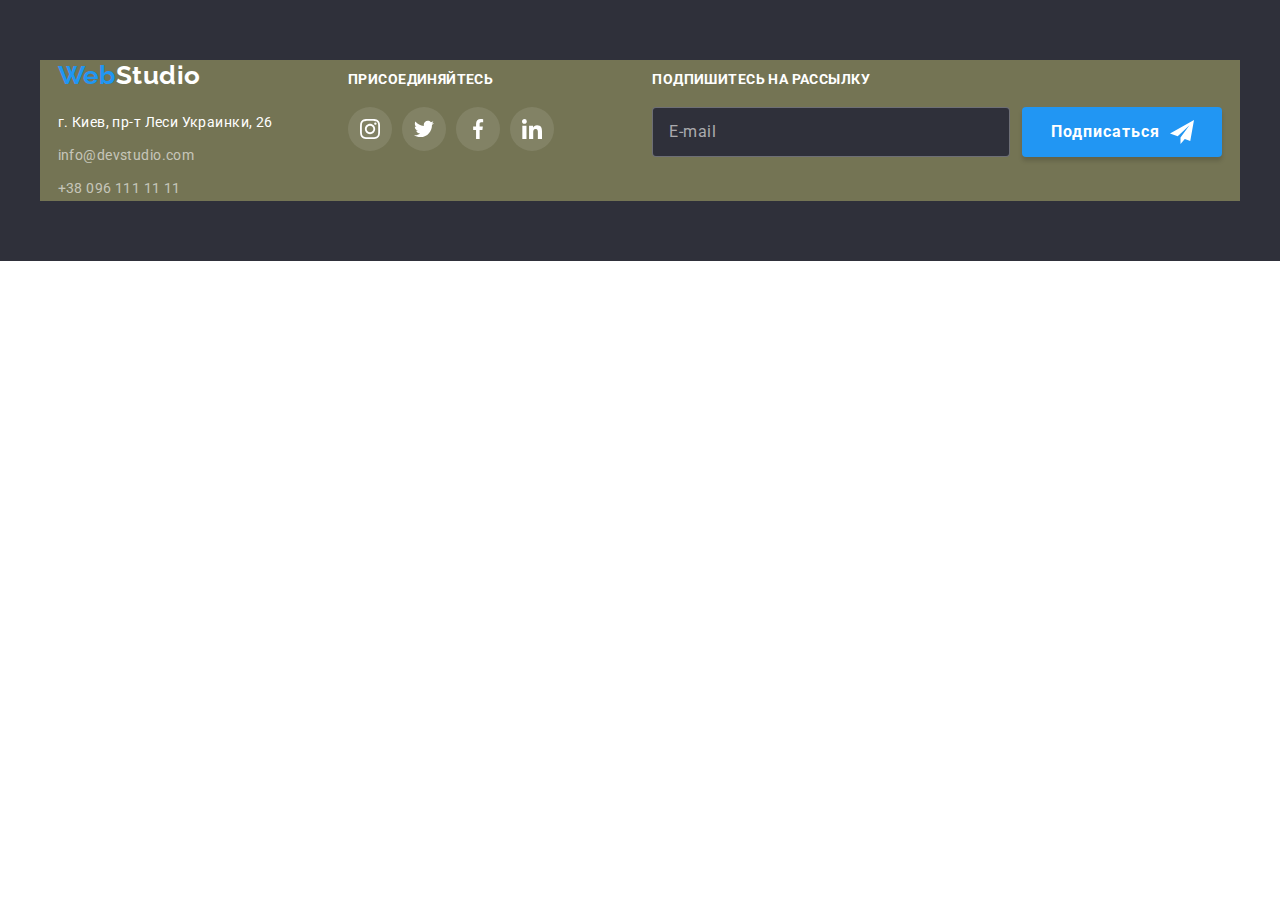
==== commit c8fae87b: "добавляет отз верстку footer" ====
--- a/index.html
+++ b/index.html
@@ -18,7 +18,7 @@
   </head>
   <body>
     <!-- Шапка сайта -->
-    <header class="header">
+    <!-- <header class="header">
       <div class="header__container container">
         <nav class="nav">
           <a href="./index.html" class="logo"> <span class="logo-web">Web</span>Studio </a>
@@ -47,7 +47,7 @@
           </li>
         </ul>
       </div>
-    </header>
+    </header> -->
     <!--main  -->
     <main>
       <!-- Герой hero section -->
@@ -412,10 +412,10 @@
       </section> -->
     </main>
     <!-- Футер -->
-    <!-- <footer class="footer">
+    <footer class="footer">
       <div class="footer__container container">
         <div class="footer__nav">
-          <a href="./index.html" class="logo logo--footer"> <span class="logo-web">Web</span>Studio </a>
+          <a href="./index.html" class="logo footer__logo"> <span class="logo-web">Web</span>Studio </a>
           <address class="footer__addres">
             <a
               class="footer__location"
@@ -435,7 +435,7 @@
             </ul>
           </address>
         </div>
-        
+
         <div class="footer__joining">
           <h3 class="footer__joining-title">Присоединяйтесь</h3>
           <ul class="social-icons__list list">
@@ -489,7 +489,7 @@
             </li>
           </ul>
         </div>
-        
+
         <div class="footer__subscribe">
           <h3 class="footer__joining-title">Подпишитесь на рассылку</h3>
           <form class="footer__subscribe-form">
@@ -512,7 +512,7 @@
           </form>
         </div>
       </div>
-    </footer> -->
+    </footer>
     <!-- Модальное окно -->
     <!-- <div class="backdrop is-hidden" data-modal>
       <div class="modal">
--- a/css/main.css
+++ b/css/main.css
@@ -24,7 +24,6 @@
 *::before,
 *::after {
   box-sizing: inherit;
-  outline: 1px solid red;
 }
 
 body {
@@ -85,7 +84,7 @@
   width: 100%;
   padding-left: 15px;
   padding-right: 15px;
-  background-color: #e94e4e;
+  background-color: #c23d3d;
 }
 
 @media screen and (min-width: 480px) {
@@ -93,21 +92,21 @@
     max-width: 480px;
     margin-left: auto;
     margin-right: auto;
-    background-color: #a9f39f;
+    background-color: rgba(169, 243, 159, 0.486);
   }
 }
 
 @media screen and (min-width: 768px) {
   .container {
     max-width: 768px;
-    background-color: #76a6ee;
+    background-color: rgba(137, 175, 231, 0.527);
   }
 }
 
 @media screen and (min-width: 1200px) {
   .container {
     max-width: 1200px;
-    background-color: #e6e47f;
+    background-color: rgba(230, 228, 127, 0.377);
   }
 }
 
@@ -825,19 +824,57 @@
   background-color: var(--secondary-bg-color);
 }
 
+@media screen and (max-width: 1199px) {
+  .footer {
+    text-align: center;
+  }
+}
+
 .footer__container {
   display: flex;
-  align-items: baseline;
-}
-
-.logo--footer {
+  flex-direction: column;
+  margin-left: auto;
+  margin-right: auto;
+  width: 100%;
+}
+
+@media screen and (min-width: 450px) {
+  .footer__container {
+    flex-direction: row;
+    flex-wrap: wrap;
+    justify-content: space-around;
+    max-width: 450px;
+  }
+}
+
+@media screen and (min-width: 768px) {
+  .footer__container {
+    max-width: 768px;
+  }
+}
+
+@media screen and (min-width: 1200px) {
+  .footer__container {
+    align-items: baseline;
+    max-width: 1200px;
+  }
+}
+
+.footer__logo {
   padding-top: 0;
   padding-bottom: 0;
+  margin: 0;
   color: var(--white-text-color);
 }
 
 .footer__nav {
-  margin-right: 70px;
+  margin-bottom: 0;
+}
+
+@media screen and (min-width: 1200px) {
+  .footer__nav {
+    margin-right: 70px;
+  }
 }
 
 .footer__addres {
@@ -863,7 +900,13 @@
 }
 
 .footer__auth-item {
-  margin-top: 9px;
+  margin-top: 8px;
+}
+
+@media screen and (min-width: 1200px) {
+  .footer__auth-item {
+    margin-top: 9px;
+  }
 }
 
 .footer__auth-link {
@@ -871,11 +914,17 @@
   font-weight: 400;
   line-height: 1.7;
   color: rgba(255, 255, 255, 0.6);
-  /* анимация footer-auth */
+  text-align: center;
   transition-property: color;
   transition-duration: 250ms;
   transition-timing-function: cubic-bezier(0.4, 0, 0.2, 1);
   transition-delay: 0;
+}
+
+@media screen and (min-width: 1200px) {
+  .footer__auth-link {
+    text-align: left;
+  }
 }
 
 .footer__auth-link:hover,
@@ -886,6 +935,16 @@
 }
 
 /* Присоединяйтесь footer joining */
+.footer__joining {
+  margin-top: 60px;
+}
+
+@media screen and (min-width: 768px) {
+  .footer__joining {
+    margin-top: 0;
+  }
+}
+
 .footer__joining-title {
   margin-top: 0;
   margin-bottom: 20px;
@@ -906,19 +965,40 @@
 
 /* Форма на футере */
 .footer__subscribe {
-  margin-left: 93px;
+  display: flex;
+  flex-direction: column;
+  justify-content: center;
+  margin-top: 60px;
+}
+
+@media screen and (min-width: 1200px) {
+  .footer__subscribe {
+    margin-left: 93px;
+    margin-top: 0;
+  }
 }
 
 .footer__subscribe-form {
   display: flex;
+  flex-wrap: wrap;
+  justify-content: center;
 }
 
 .footer__subscribe-label {
-  margin-right: 12px;
+  max-width: 450px;
+  width: 100%;
+}
+
+@media screen and (min-width: 1200px) {
+  .footer__subscribe-label {
+    margin-right: 12px;
+    width: 358px;
+  }
 }
 
 .footer__subscribe-input {
-  width: 358px;
+  max-width: 450px;
+  width: 100%;
   height: 50px;
   padding: 15px 16px;
   color: var(--white-text-color);
@@ -929,6 +1009,12 @@
   transition: border-color 250ms cubic-bezier(0.4, 0, 0.2, 1);
 }
 
+@media screen and (min-width: 1200px) {
+  .footer__subscribe-input {
+    width: 358px;
+  }
+}
+
 .footer__subscribe-input::placeholder {
   font-weight: 400;
   font-size: 16px;
@@ -941,6 +1027,7 @@
   display: flex;
   align-items: center;
   justify-content: center;
+  margin-top: 20px;
   font-weight: var(--title-font-weight);
   font-size: var(--secondary-font-size);
   line-height: 1.8;
@@ -953,6 +1040,12 @@
   width: 200px;
   height: 50px;
   cursor: pointer;
+}
+
+@media screen and (min-width: 1200px) {
+  .footer__subscribe-btn {
+    margin-top: 0px;
+  }
 }
 
 .footer__subscribe-icon {
@@ -1014,7 +1107,45 @@
 .card-set {
   display: flex;
   flex-wrap: wrap;
+  justify-content: center;
   margin: -15px;
+  flex-basis: calc(100% - 30px);
+}
+
+@media screen and (min-width: 768px) {
+  .card-set {
+    flex-basis: calc((100% - 3 * 30px) / 3);
+    justify-content: flex-start;
+  }
+}
+
+@media screen and (min-width: 1200px) {
+  .card-set {
+    flex-basis: calc((100% - 3 * 30px) / 3);
+  }
+}
+
+.card-set__item {
+  margin: 15px;
+  width: 100%;
+}
+
+@media screen and (min-width: 480px) {
+  .card-set__item {
+    max-width: 450px;
+  }
+}
+
+@media screen and (min-width: 768px) {
+  .card-set__item {
+    max-width: 354px;
+  }
+}
+
+@media screen and (min-width: 1200px) {
+  .card-set__item {
+    max-width: 370px;
+  }
 }
 
 .card-set__link {
@@ -1062,17 +1193,18 @@
   margin-top: 0;
   margin-bottom: 0;
   font-family: var(--primary-font-family);
-  font-size: 18px;
+  font-size: 16px;
   font-weight: 400;
   line-height: 1.56;
   color: var(--white-text-color);
 }
 
-.card-set__item {
-  margin-left: 15px;
-  margin-top: 15px;
-  margin-right: 15px;
-  margin-bottom: 15px;
+@media screen and (min-width: 375px) {
+  .card-set__float-desc {
+    font-size: 18px;
+    font-weight: 400;
+    line-height: 1.56;
+  }
 }
 
 .card-set__img {
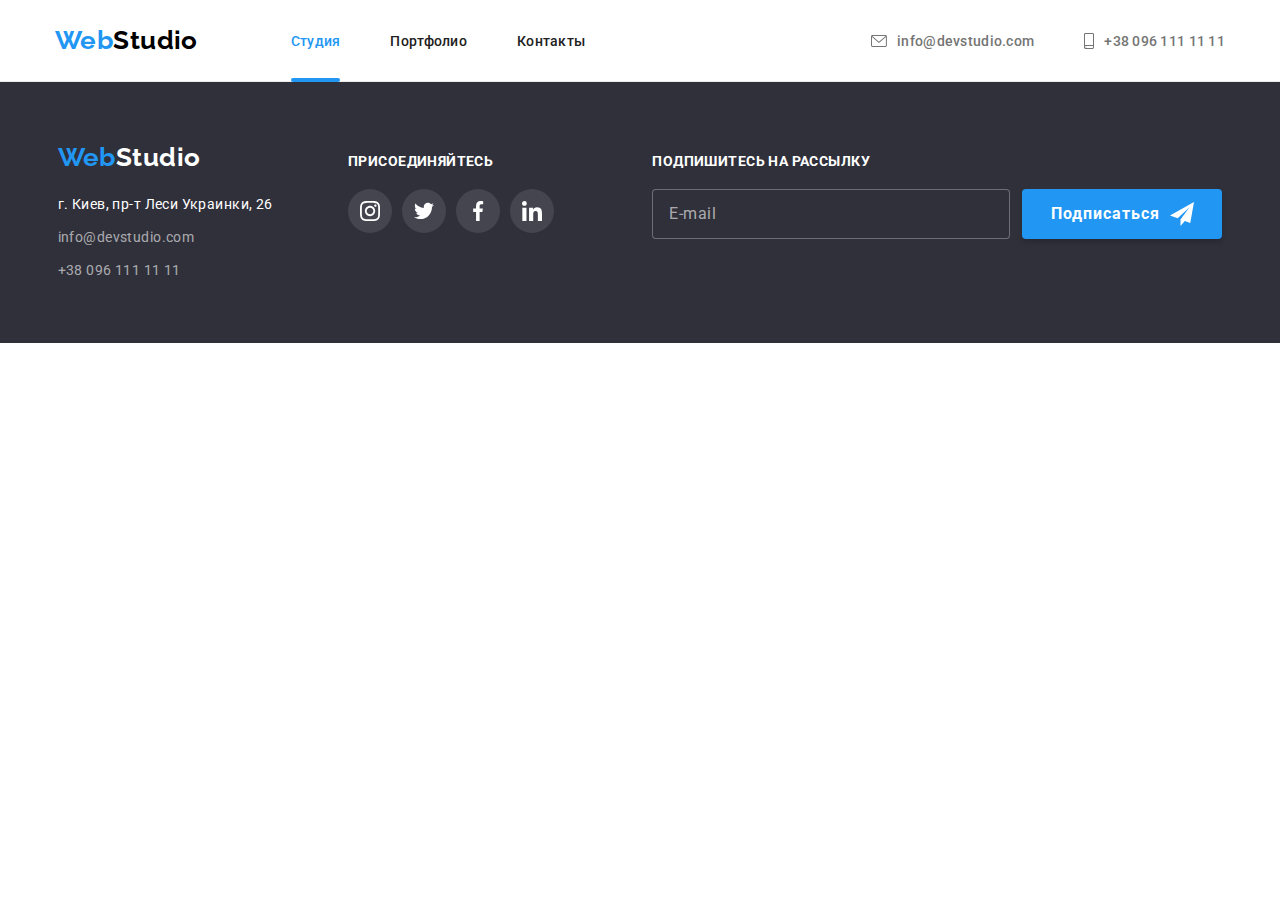
==== commit 7802d393: "добавляет отз верстку header-tabet" ====
--- a/index.html
+++ b/index.html
@@ -18,7 +18,7 @@
   </head>
   <body>
     <!-- Шапка сайта -->
-    <!-- <header class="header">
+    <header class="header">
       <div class="header__container container">
         <nav class="nav">
           <a href="./index.html" class="logo"> <span class="logo-web">Web</span>Studio </a>
@@ -47,7 +47,7 @@
           </li>
         </ul>
       </div>
-    </header> -->
+    </header>
     <!--main  -->
     <main>
       <!-- Герой hero section -->
--- a/css/main.css
+++ b/css/main.css
@@ -84,7 +84,6 @@
   width: 100%;
   padding-left: 15px;
   padding-right: 15px;
-  background-color: #c23d3d;
 }
 
 @media screen and (min-width: 480px) {
@@ -92,21 +91,18 @@
     max-width: 480px;
     margin-left: auto;
     margin-right: auto;
-    background-color: rgba(169, 243, 159, 0.486);
   }
 }
 
 @media screen and (min-width: 768px) {
   .container {
     max-width: 768px;
-    background-color: rgba(137, 175, 231, 0.527);
   }
 }
 
 @media screen and (min-width: 1200px) {
   .container {
     max-width: 1200px;
-    background-color: rgba(230, 228, 127, 0.377);
   }
 }
 
@@ -141,24 +137,54 @@
 /* logo */
 .logo {
   display: block;
-  margin-right: 93px;
+  margin-right: 88px;
   padding-top: 25px;
   padding-bottom: 25px;
   font-family: 'Raleway', sans-serif;
   font-weight: var(--title-font-weight);
   color: #000;
-  font-size: 26px;
+  font-size: 24px;
   line-height: 1.2;
   text-decoration: none;
 }
 
+@media screen and (min-width: 768px) {
+  .logo {
+    margin-right: 88px;
+    padding-top: 26px;
+    padding-bottom: 26px;
+  }
+}
+
+@media screen and (min-width: 1200px) {
+  .logo {
+    margin-right: 93px;
+    padding-top: 25px;
+    padding-bottom: 25px;
+    font-size: 26px;
+  }
+}
+
 .logo-web {
   color: var(--accent-color);
 }
 
 .nav__list {
-  display: flex;
-  align-items: center;
+  display: none;
+}
+
+@media screen and (min-width: 768px) {
+  .nav__list {
+    display: flex;
+    align-items: center;
+  }
+}
+
+@media screen and (min-width: 1200px) {
+  .nav__list {
+    display: flex;
+    align-items: center;
+  }
 }
 
 .nav__item:not(:last-child) {
@@ -203,10 +229,25 @@
 
 /* header  авторизция*/
 .auth__list {
-  display: flex;
-  margin-top: 0;
-  margin-bottom: 0;
-  margin-left: auto;
+  display: none;
+}
+
+@media screen and (min-width: 768px) {
+  .auth__list {
+    display: block;
+    margin-top: 0;
+    margin-bottom: 0;
+    margin-left: auto;
+  }
+}
+
+@media screen and (min-width: 1200px) {
+  .auth__list {
+    display: flex;
+    margin-top: 0;
+    margin-bottom: 0;
+    margin-left: auto;
+  }
 }
 
 .auth__item {
@@ -214,15 +255,18 @@
   margin-bottom: 0;
 }
 
-.auth__item:not(:last-child) {
-  margin-right: 50px;
+@media screen and (min-width: 1200px) {
+  .auth__item:not(:last-child) {
+    margin-right: 50px;
+  }
 }
 
 .auth__link {
-  display: flex;
+  display: block;
   align-items: center;
-  padding-top: 25px;
-  padding-bottom: 25px;
+  padding-top: 5px;
+  padding-bottom: 5px;
+  font-size: 12px;
   font-weight: var(--sub-title-font-weight);
   letter-spacing: 0.02em;
   color: var(--secondary-text-color);
@@ -233,22 +277,48 @@
   transition-delay: 0;
 }
 
+@media screen and (min-width: 1200px) {
+  .auth__link {
+    display: flex;
+    align-items: center;
+    padding-top: 25px;
+    padding-bottom: 25px;
+    font-size: 14px;
+  }
+}
+
 .auth__link:hover, .auth__link:focus {
   color: var(--accent-color);
 }
 
 .auth__letter {
-  width: 16px;
-  height: 12px;
+  width: 14px;
+  height: 10px;
   fill: currentColor;
-  margin-right: 10px;
+  margin-right: 8px;
+}
+
+@media screen and (min-width: 1200px) {
+  .auth__letter {
+    width: 16px;
+    height: 12px;
+    margin-right: 10px;
+  }
 }
 
 .auth__phone {
   width: 10px;
-  height: 16px;
+  height: 14px;
   fill: currentColor;
-  margin-right: 10px;
+  margin-right: 8px;
+}
+
+@media screen and (min-width: 1200px) {
+  .auth__phone {
+    width: 10px;
+    height: 16px;
+    margin-right: 10px;
+  }
 }
 
 /* Герой hero section*/
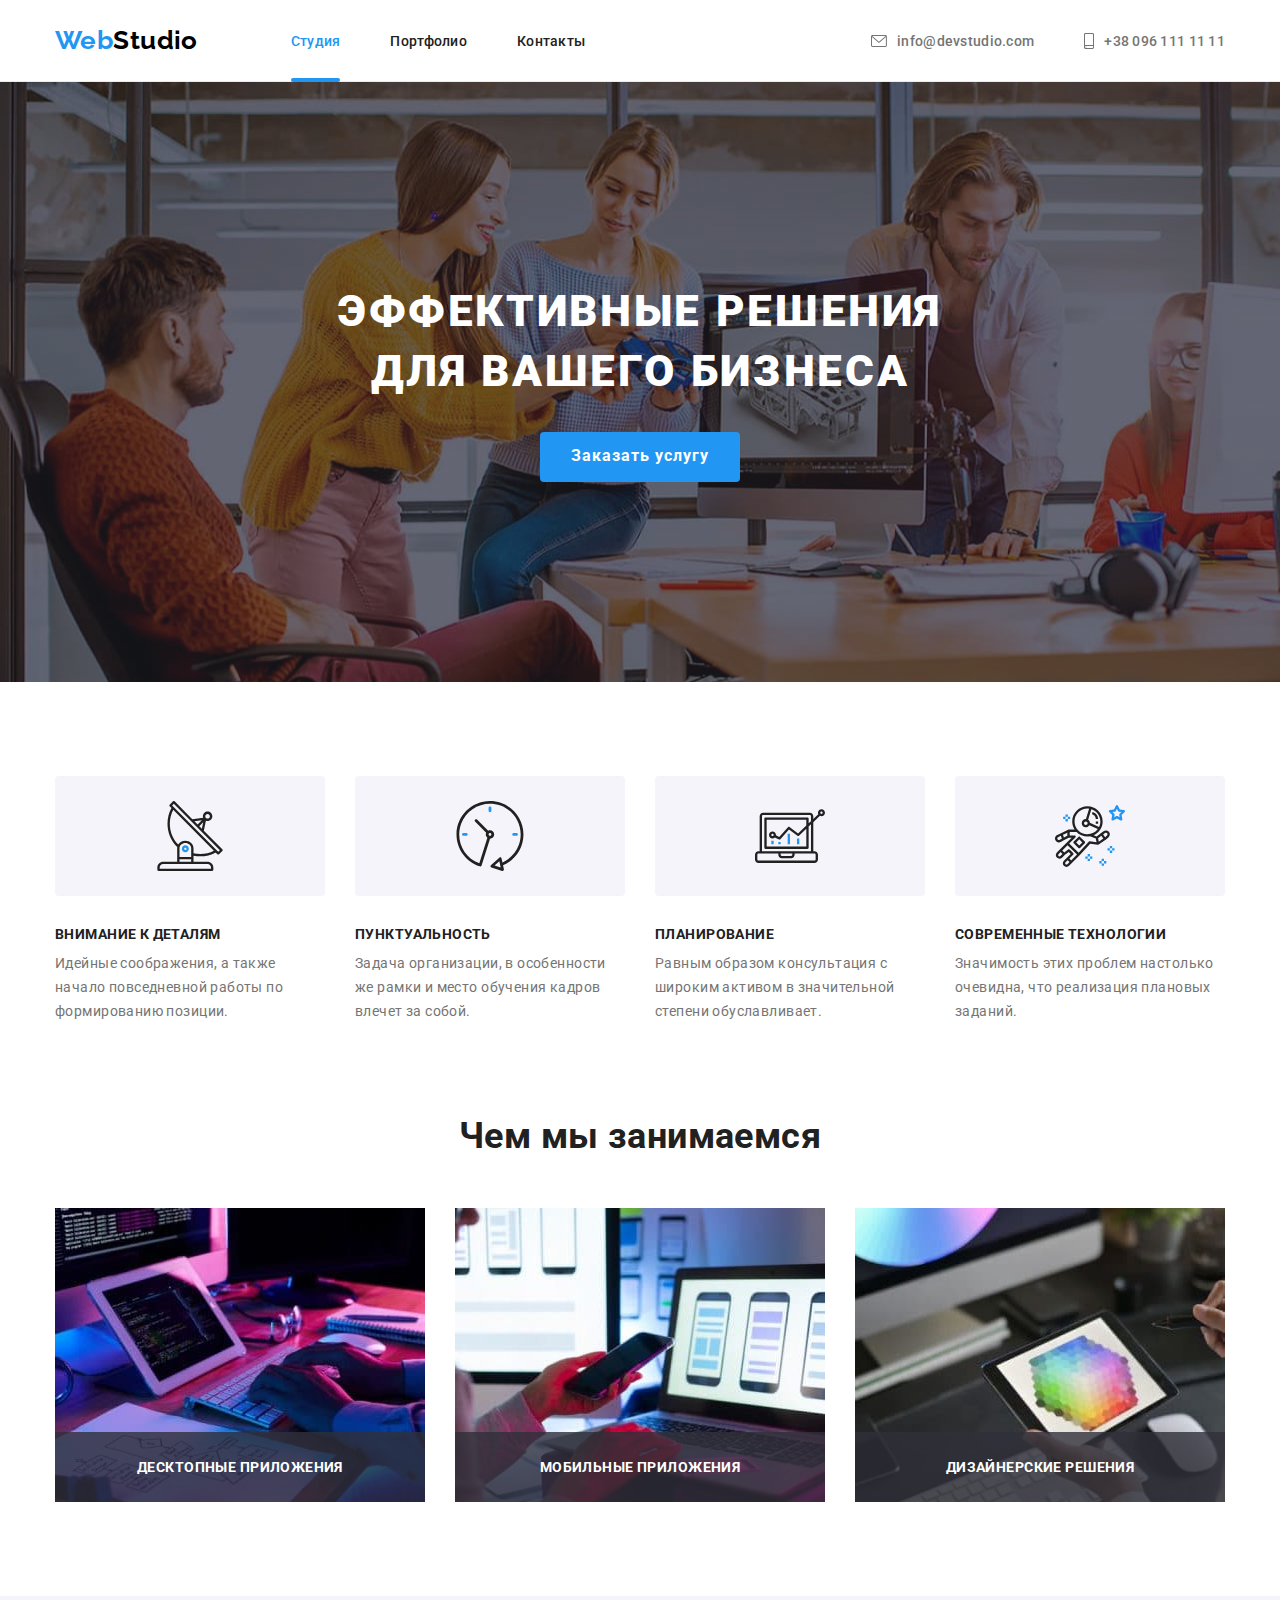
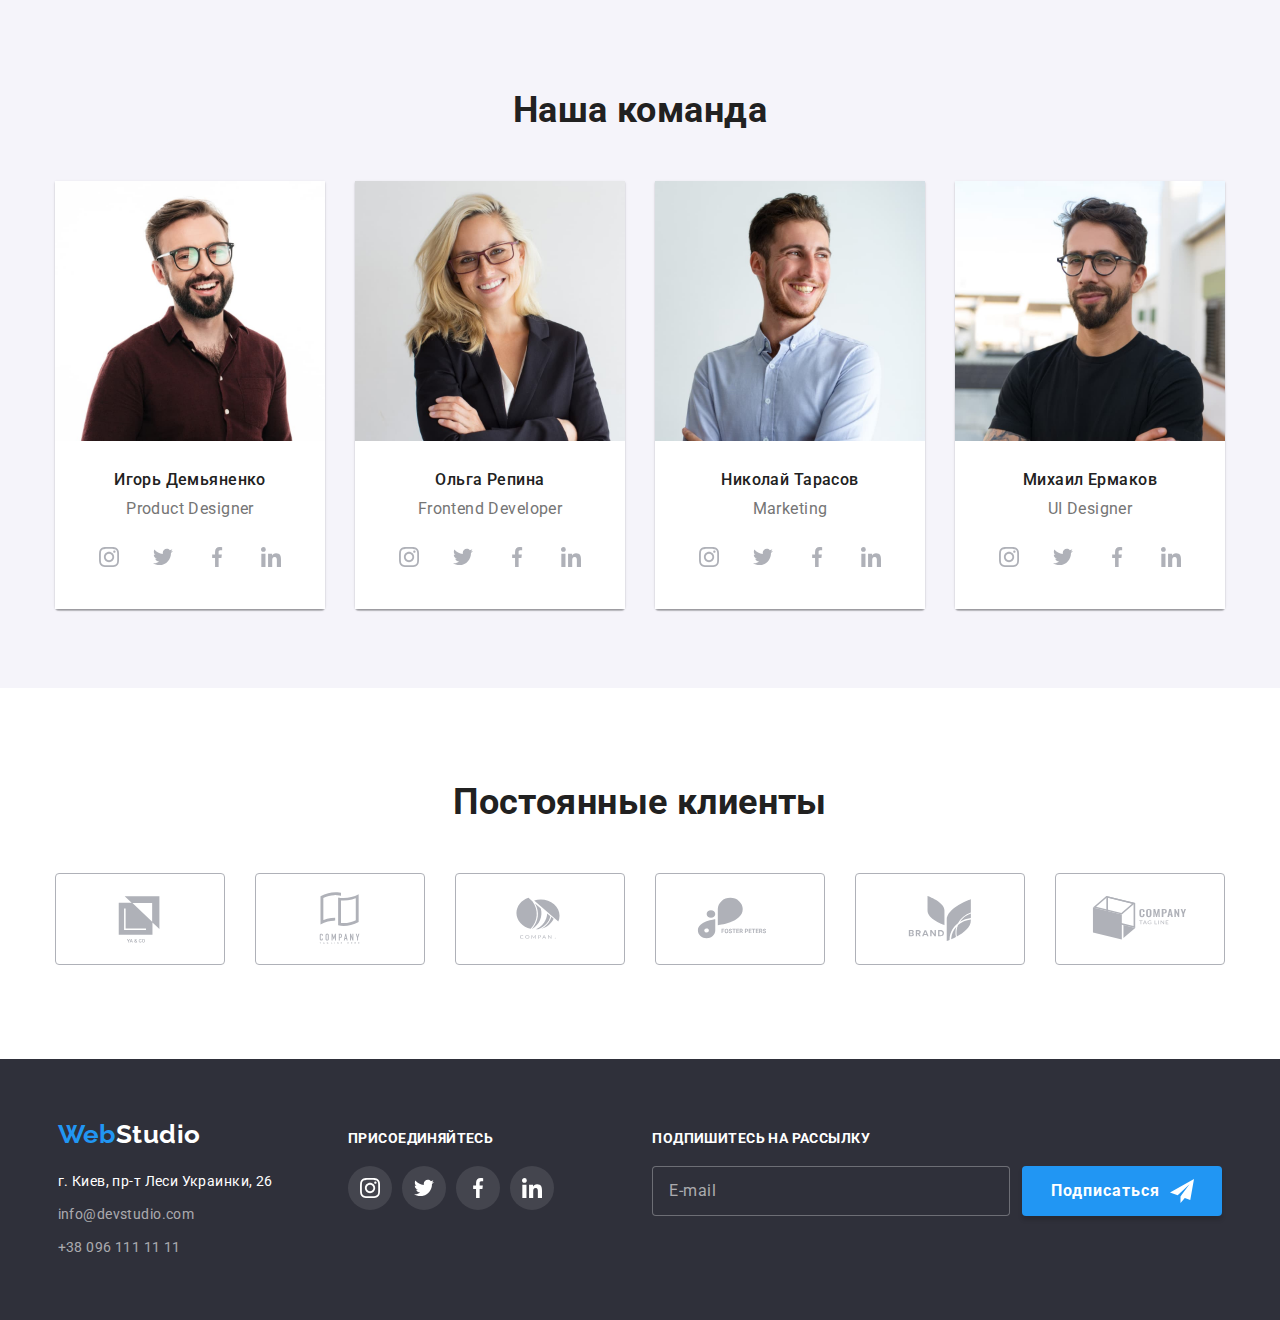
==== commit b0a1ab8b: "добавляет отз верстку модалки" ====
--- a/index.html
+++ b/index.html
@@ -51,14 +51,14 @@
     <!--main  -->
     <main>
       <!-- Герой hero section -->
-      <!-- <section class="section hero">
+      <section class="section hero">
         <div class="container">
           <h1 class="hero__title">Эффективные решения для вашего бизнеса</h1>
           <button • data-modal-open type="button" class="hero__button">Заказать услугу</button>
         </div>
-      </section> -->
+      </section>
       <!-- Преимущества advantages section-->
-      <!-- <section class="section">
+      <section class="section">
         <h2 class="section__title visually-hidden">Наши преимущества</h2>
         <div class="container advantages">
           <ul class="advantages__list list">
@@ -108,9 +108,9 @@
             </li>
           </ul>
         </div>
-      </section> -->
+      </section>
       <!-- Чем мы занимаемся -->
-      <!-- <section class="work section">
+      <section class="work section">
         <div class="container">
           <h2 class="section__title">Чем мы занимаемся</h2>
           <ul class="work__list list">
@@ -140,9 +140,9 @@
             </li>
           </ul>
         </div>
-      </section> -->
+      </section>
       <!-- Наша команда team section -->
-      <!-- <section class="section team">
+      <section class="section team">
         <div class="container">
           <h2 class="section__title">Наша команда</h2>
           <ul class="team__list list">
@@ -359,9 +359,9 @@
             </li>
           </ul>
         </div>
-      </section> -->
+      </section>
       <!-- Постоянные клиенты clients section -->
-      <!-- <section class="clients section">
+      <section class="clients section">
         <div class="container">
           <h2 class="section__title">Постоянные клиенты</h2>
           <ul class="clients__list list">
@@ -409,7 +409,7 @@
             </li>
           </ul>
         </div>
-      </section> -->
+      </section>
     </main>
     <!-- Футер -->
     <footer class="footer">
@@ -514,14 +514,14 @@
       </div>
     </footer>
     <!-- Модальное окно -->
-    <!-- <div class="backdrop is-hidden" data-modal>
+    <div class="backdrop is-hidden" data-modal>
       <div class="modal">
         <button • data-modal-close class="modal__btn-close">
           <svg class="modal__close-x">
             <use href="./images/icons/sprite.svg#close-x"></use>
           </svg>
         </button>
-        
+        <!-- заголовок модального окна -->
         <p class="modal__head">Оставьте свои данные, мы вам перезвоним</p>
         <form class="modal-form">
           <div class="modal__text-input">
@@ -556,21 +556,20 @@
               <textarea name="comment" class="modal__comment" placeholder="Введите текст"></textarea>
             </label>
           </div>
-          
+          <!-- чекбокс -->
           <label class="modal__check-label">
             <input type="checkbox" name="terms-agreement" class="modal__check" />
             <span class="modal__check-box"></span>
-            <span>
+            <span class="modal__contract">
               Соглашаюсь с рассылкой и принимаю
               <a href="" class="modal__link link">Условия договора</a>
             </span>
           </label>
-          
+          <!-- кнопка отправить -->
           <button type="submit" class="modal__submit-btn">Отправить</button>
         </form>
       </div>
-      
-    </div> -->
+    </div>
     <script src="./js/modal.js"></script>
   </body>
 </html>
--- a/css/main.css
+++ b/css/main.css
@@ -138,14 +138,21 @@
 .logo {
   display: block;
   margin-right: 88px;
-  padding-top: 25px;
-  padding-bottom: 25px;
+  padding-top: 16px;
+  padding-bottom: 16px;
   font-family: 'Raleway', sans-serif;
   font-weight: var(--title-font-weight);
   color: #000;
   font-size: 24px;
   line-height: 1.2;
   text-decoration: none;
+}
+
+@media screen and (min-width: 480px) {
+  .logo {
+    padding-top: 25px;
+    padding-bottom: 25px;
+  }
 }
 
 @media screen and (min-width: 768px) {
@@ -400,8 +407,7 @@
 .modal {
   position: absolute;
   padding: 40px;
-  width: 528px;
-  height: 581px;
+  width: 100%;
   max-height: 100%;
   top: 50%;
   left: 50%;
@@ -412,6 +418,20 @@
   transition: transform 250ms cubic-bezier(0.4, 0, 0.2, 1), opacity 250ms cubic-bezier(0.4, 0, 0.2, 1);
 }
 
+@media screen and (min-width: 480px) {
+  .modal {
+    width: 450px;
+    height: 609px;
+  }
+}
+
+@media screen and (min-width: 1200px) {
+  .modal {
+    width: 528px;
+    height: 581px;
+  }
+}
+
 .modal__head {
   text-align: center;
   margin-top: 0;
@@ -419,12 +439,11 @@
   font-family: var(--primary-font-family);
   font-size: 20px;
   font-weight: 700;
-  line-height: 1.56;
+  line-height: 1.5;
 }
 
 .modal__text-input {
   display: block;
-  /* align-items: center; */
 }
 
 .modal__label {
@@ -507,10 +526,16 @@
   display: flex;
   justify-content: center;
   align-items: center;
-  margin-bottom: 30px;
-  font-size: 14px;
+  margin-bottom: 20px;
+  font-size: 12px;
   line-height: 2;
   color: var(--secondary-text-color);
+}
+
+@media screen and (min-width: 1200px) {
+  .modal__check-label {
+    font-size: 14px;
+  }
 }
 
 .modal__check {
@@ -522,7 +547,7 @@
 
 .modal__check-box {
   position: absolute;
-  margin-top: 6px;
+  margin-top: 2px;
   width: 15px;
   height: 15px;
   top: 0;
@@ -533,6 +558,12 @@
   box-shadow: 0 0 0 2px var(--primary-text-color);
 }
 
+@media screen and (min-width: 1200px) {
+  .modal__check-box {
+    margin-top: 6px;
+  }
+}
+
 .modal__check:checked + .modal__check-box {
   background-color: var(--accent-color);
   background-image: url(../images/icons/check-icon.svg);
@@ -540,6 +571,18 @@
 
 .modal__check:focus + .modal__check-box {
   box-shadow: 0 0 0 2px var(--accent-color);
+}
+
+.modal__contract {
+  margin-left: 20px;
+  font-size: 12px;
+  line-height: 1.5;
+}
+
+@media screen and (min-width: 1200px) {
+  .modal__contract {
+    margin-left: 0px;
+  }
 }
 
 .modal__link {
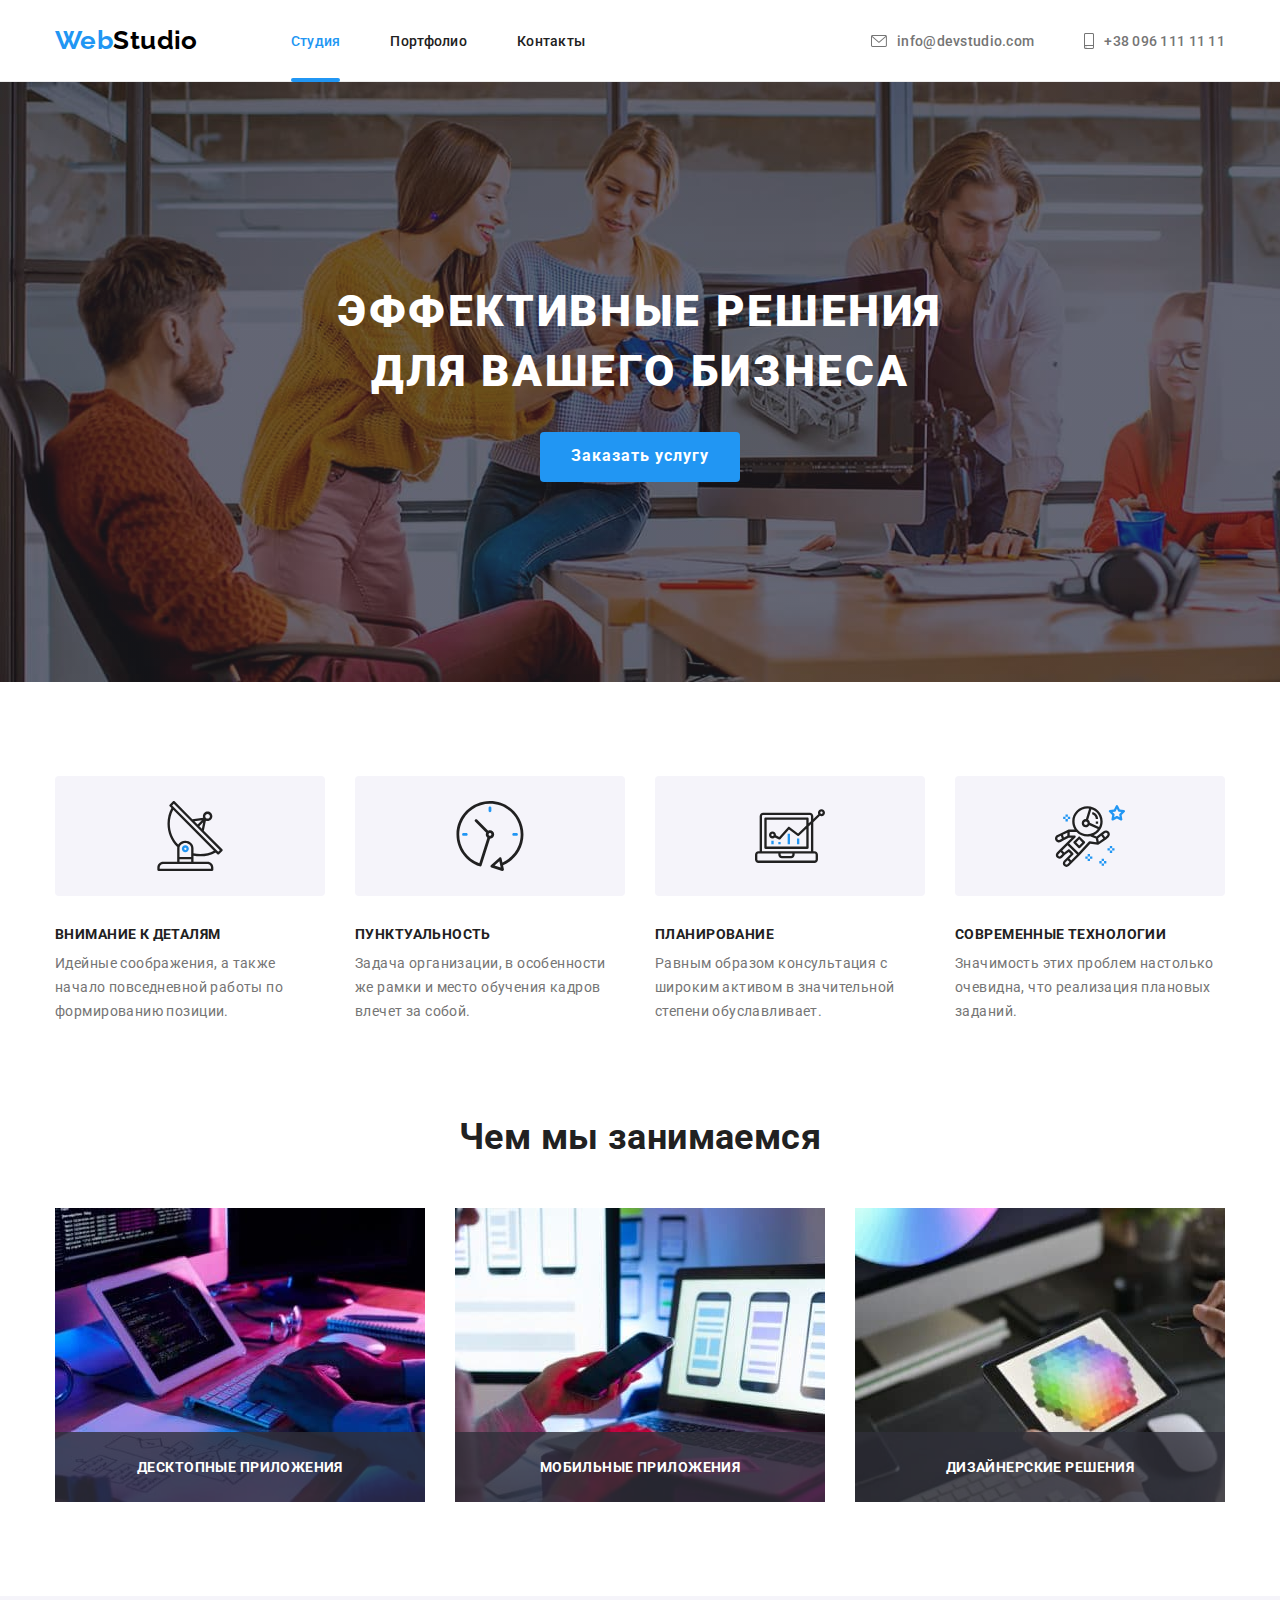
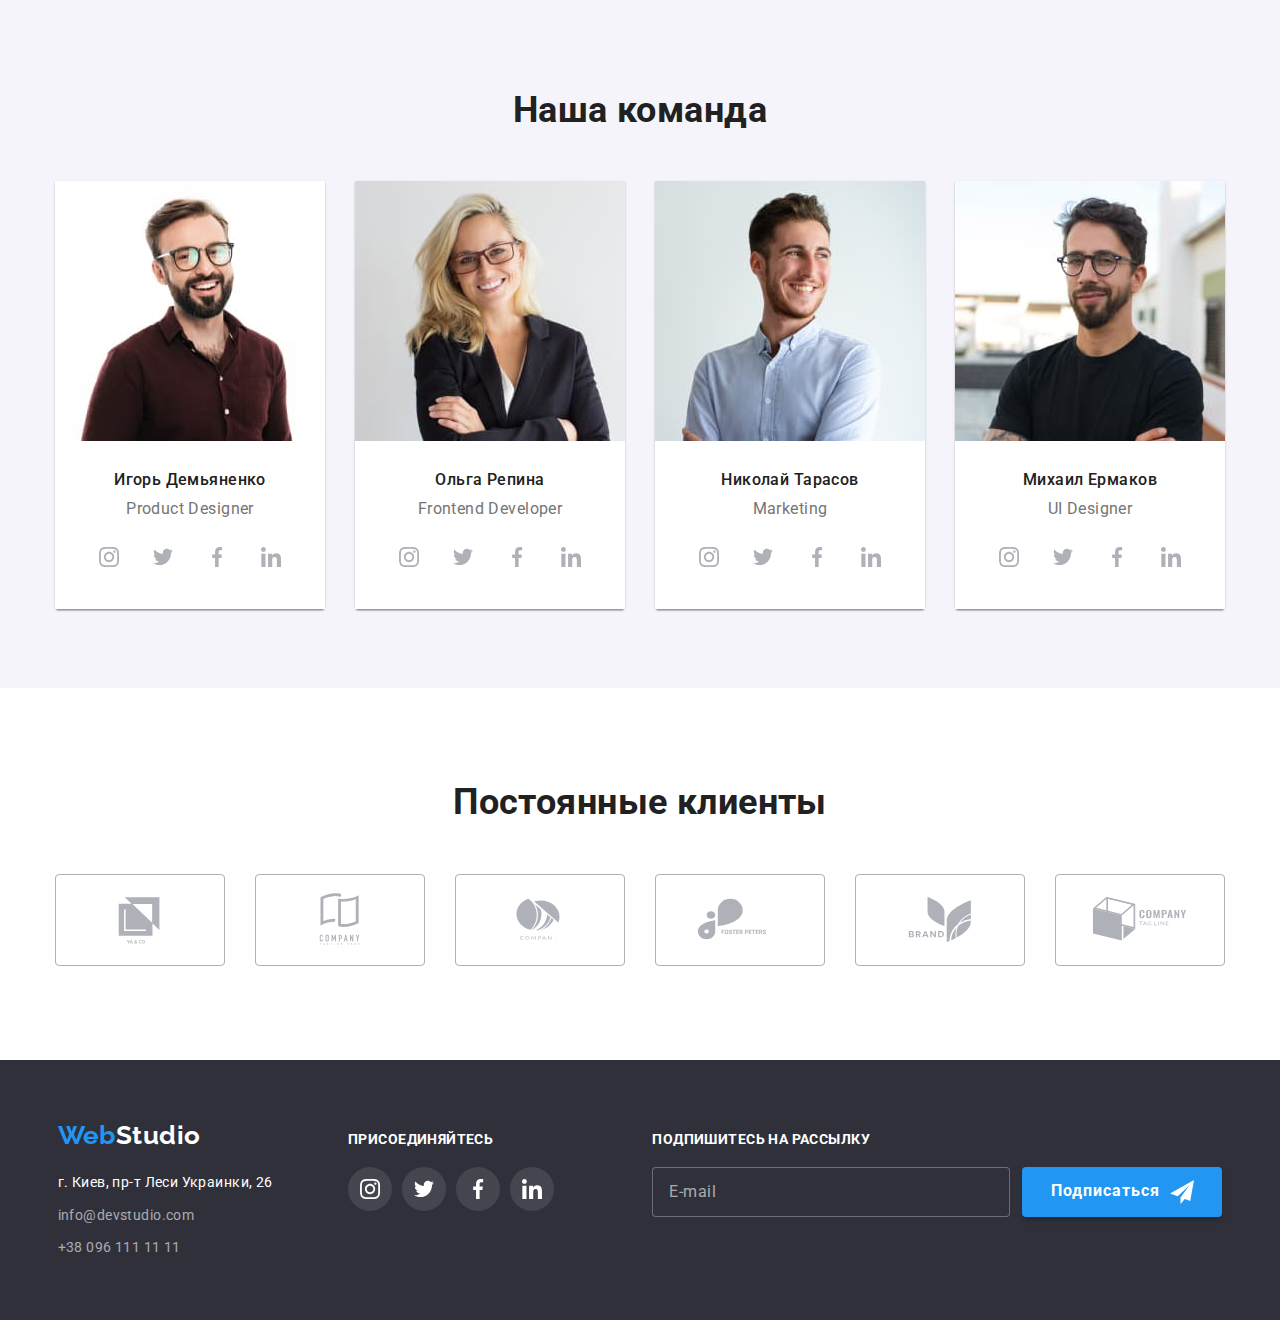
==== commit 4ca11a80: "добавляет отз графику" ====
--- a/index.html
+++ b/index.html
@@ -22,6 +22,7 @@
       <div class="header__container container">
         <nav class="nav">
           <a href="./index.html" class="logo"> <span class="logo-web">Web</span>Studio </a>
+
           <ul class="nav__list list">
             <li class="nav__item"><a href="./index.html" class="nav__link nav__link--current link">Студия</a></li>
             <li class="nav__item"><a href="./portfolio.html" class="nav__link link">Портфолио</a></li>
@@ -46,6 +47,74 @@
             </a>
           </li>
         </ul>
+        <button class="menu-btn" type="button" aria-expanded="false" aria-controls="mobile-container" data-menu-button>
+          <svg width="40" height="40" aria-label="Переключатель мобильного меню">
+            <use class="mobile-close" href="./images/icons/sprite.svg#mobile-close"></use>
+            <use class="mobile-open" href="./images/icons/sprite.svg#mobile-open"></use>
+          </svg>
+        </button>
+      </div>
+
+      <!-- контейнер мобильного меню -->
+
+      <div class="mobile-container" data-menu id="mobile-container">
+        <div class="mob-nav">
+          <ul class="mob-nav__list list">
+            <li class="mob-nav__item">
+              <a class="mob-nav__link link mob-nav__link--current" href="./index.html"> Студия</a>
+            </li>
+            <li class="mob-nav__item">
+              <a class="mob-nav__link link" href="./portfolio.html"> Портфолио</a>
+            </li>
+            <li class="mob-nav__item">
+              <a class="mob-nav__link link" href=""> Контакты</a>
+            </li>
+          </ul>
+        </div>
+        <div class="mob-auth">
+          <ul class="mob-auth__list list">
+            <li class="mob-auth__item">
+              <a class="mob-auth__link mob-auth__link--number link" href="tel:+380961111111">+38 096 111 11 11</a>
+            </li>
+            <li class="mob-auth__item">
+              <a class="mob-auth__link link" href="mailto:info@devstudio.com">info@devstudio.com</a>
+            </li>
+          </ul>
+          <ul class="mob-socials__list list">
+            <li class="mob-socials__item">
+              <a
+                class="mob-socials__link link"
+                href="https://www.instagram.com/"
+                rel="noopener noreferrer"
+                target="_blank"
+                >Instagram</a
+              >
+            </li>
+            <li class="mob-socials__item">
+              <a class="mob-socials__link link" href="https://twitter.com/" rel="noopener noreferrer" target="_blank"
+                >Twitter</a
+              >
+            </li>
+            <li class="mob-socials__item">
+              <a
+                class="mob-socials__link link"
+                href="https://uk-ua.facebook.com/"
+                rel="noopener noreferrer"
+                target="_blank"
+                >Facebook</a
+              >
+            </li>
+            <li class="mob-socials__item">
+              <a
+                class="mob-socials__link link"
+                href="https://ua.linkedin.com/"
+                rel="noopener noreferrer"
+                target="_blank"
+                >LinkedIn</a
+              >
+            </li>
+          </ul>
+        </div>
       </div>
     </header>
     <!--main  -->
@@ -116,7 +185,11 @@
           <ul class="work__list list">
             <li class="work__item">
               <div class="work__thumb">
-                <img class="work__img" src="./images/main/work-0.jpg" alt="Десктопные приложения" width="370" />
+                <picture>
+                  <source srcset="./images/main/work-0.jpg 1x, ./images/main/work-0@2x.jpg 2x" type="image/jpg" />
+                  <img src="./images/main/work-0.jpg" alt="Десктопные приложения" />
+                </picture>
+
                 <div class="work__inf">
                   <p class="work__desc">Десктопные приложения</p>
                 </div>
@@ -124,7 +197,10 @@
             </li>
             <li class="work__item">
               <div class="work__thumb">
-                <img class="work__img" src="./images/main/work-1.jpg" alt="Мобильные приложения" width="370" />
+                <picture>
+                  <source srcset="./images/main/work-1.jpg 1x, ./images/main/work-1@2x.jpg 2x" type="image/jpg" />
+                  <img src="./images/main/work-1.jpg" alt="Мобильные приложения" />
+                </picture>
                 <div class="work__inf">
                   <p class="work__desc">Мобильные приложения</p>
                 </div>
@@ -132,7 +208,10 @@
             </li>
             <li class="work__item">
               <div class="work__thumb">
-                <img class="work__img" src="./images/main/work-2.jpg" alt="Дизайнерские решения" width="370" />
+                <picture>
+                  <source srcset="./images/main/work-2.jpg 1x, ./images/main/work-2@2x.jpg 2x" type="image/jpg" />
+                  <img src="./images/main/work-2.jpg" alt="Дизайнерские решения" />
+                </picture>
                 <div class="work__inf">
                   <p class="work__desc">Дизайнерские решения</p>
                 </div>
@@ -147,7 +226,24 @@
           <h2 class="section__title">Наша команда</h2>
           <ul class="team__list list">
             <li class="team__item">
-              <img src="./images/main/product-designer.jpg" alt="Product Designer" width="270" />
+              <picture>
+                <source
+                  srcset="./images/main/product-designer.jpg 1x, ./images/main/product-designer@2x.jpg 2x"
+                  type="image/jpeg"
+                  media="(min-width: 1200px)"
+                />
+                <source
+                  srcset="./images/main/product-designer-tab.jpg 1x, ./images/main/product-designer-tab@2x.jpg 2x"
+                  type="image/jpeg"
+                  media="(min-width: 768px)"
+                />
+                <source
+                  srcset="./images/main/product-designer-mob.jpg 1x, ./images/main/product-designer-mob@2x.jpg 2x"
+                  type="image/jpeg"
+                  media="(max-width: 767px)"
+                />
+                <img src="./images/main/product-designer.jpg" alt="Product Designer" />
+              </picture>
               <div class="team__content">
                 <h3 class="team__title">Игорь Демьяненко</h3>
                 <p class="team__text">Product Designer</p>
@@ -200,7 +296,24 @@
             </li>
 
             <li class="team__item">
-              <img src="./images/main/frontend-developer.jpg" alt="Frontend Developer" width="270" />
+              <picture>
+                <source
+                  srcset="./images/main/frontend-developer.jpg 1x, ./images/main/frontend-developer@2x.jpg 2x"
+                  type="image/jpeg"
+                  media="(min-width: 1200px)"
+                />
+                <source
+                  srcset="./images/main/frontend-developer-tab.jpg 1x, ./images/main/frontend-developer-tab@2x.jpg 2x"
+                  type="image/jpeg"
+                  media="(min-width: 768px)"
+                />
+                <source
+                  srcset="./images/main/frontend-developer-mob.jpg 1x, ./images/main/frontend-developer-mob@2x.jpg 2x"
+                  type="image/jpeg"
+                  media="(max-width: 767px)"
+                />
+                <img src="./images/main/frontend-developer.jpg" alt="Frontend Developer" />
+              </picture>
               <div class="team__content">
                 <h3 class="team__title">Ольга Репина</h3>
                 <p class="team__text">Frontend Developer</p>
@@ -253,7 +366,24 @@
             </li>
 
             <li class="team__item">
-              <img src="./images/main/marketing.jpg" alt="Marketing" width="270" />
+              <picture>
+                <source
+                  srcset="./images/main/marketing.jpg 1x, ./images/main/marketing@2x.jpg 2x"
+                  type="image/jpeg"
+                  media="(min-width: 1200px)"
+                />
+                <source
+                  srcset="./images/main/marketing-tab.jpg 1x, ./images/main/marketing-tab@2x.jpg 2x"
+                  type="image/jpeg"
+                  media="(min-width: 768px)"
+                />
+                <source
+                  srcset="./images/main/marketing-mob.jpg 1x, ./images/main/marketing-mob@2x.jpg 2x"
+                  type="image/jpeg"
+                  media="(max-width: 767px)"
+                />
+                <img src="./images/main/marketing.jpg" alt="Marketing" />
+              </picture>
               <div class="team__content">
                 <h3 class="team__title">Николай Тарасов</h3>
                 <p class="team__text">Marketing</p>
@@ -306,7 +436,24 @@
             </li>
 
             <li class="team__item">
-              <img src="./images/main/ui-designer.jpg" alt="UI Designer" width="270" />
+              <picture>
+                <source
+                  srcset="./images/main/ui-designer.jpg 1x, ./images/main/ui-designer@2x.jpg 2x"
+                  type="image/jpeg"
+                  media="(min-width: 1200px)"
+                />
+                <source
+                  srcset="./images/main/ui-designer-tab.jpg 1x, ./images/main/ui-designer-tab@2x.jpg 2x"
+                  type="image/jpeg"
+                  media="(min-width: 768px)"
+                />
+                <source
+                  srcset="./images/main/ui-designer-mob.jpg 1x, ./images/main/ui-designer-mob@2x.jpg 2x"
+                  type="image/jpeg"
+                  media="(max-width: 767px)"
+                />
+                <img src="./images/main/ui-designer.jpg" alt="UI Designer" />
+              </picture>
               <div class="team__content">
                 <h3 class="team__title">Михаил Ермаков</h3>
                 <p class="team__text">UI Designer</p>
@@ -571,5 +718,6 @@
       </div>
     </div>
     <script src="./js/modal.js"></script>
+    <script src="./js/menu.js"></script>
   </body>
 </html>
--- a/css/main.css
+++ b/css/main.css
@@ -119,8 +119,97 @@
   overflow: hidden;
 }
 
+.mobile-container {
+  position: fixed;
+  display: none;
+  top: 0;
+  left: 0;
+  z-index: 2;
+  width: 100vw;
+  height: 100vh;
+  padding: 40px;
+  background-color: var(--primary-bg-color);
+}
+
+.mobile-container.is-open {
+  display: flex;
+  flex-direction: column;
+  justify-content: space-between;
+}
+
+@media screen and (min-width: 768px) {
+  .mobile-container.is-open {
+    display: none;
+  }
+}
+
+/* mob-nav */
+.mob-nav__item:not(:last-child) {
+  margin-bottom: 32px;
+}
+
+.mob-nav__link {
+  font-family: var(--primary-font-family);
+  font-weight: 500;
+  font-size: 40px;
+  line-height: 1.18;
+  letter-spacing: 0.02em;
+}
+
+.mob-nav__link--current {
+  color: var(--accent-color);
+}
+
+/* mob-auth */
+.mob-auth__list {
+  margin-bottom: 64px;
+}
+
+.mob-auth__item:not(:last-child) {
+  margin-bottom: 32px;
+}
+
+.mob-auth__link {
+  font-family: var(--primary-font-family);
+  font-weight: 500;
+  font-size: 24px;
+  line-height: 1.16;
+  letter-spacing: 0.02em;
+  color: var(--secondary-text-color);
+}
+
+.mob-auth__link--number {
+  font-family: var(--primary-font-family);
+  font-size: 34px;
+  line-height: 1.18;
+  letter-spacing: 0.02em;
+  color: var(--accent-color);
+}
+
+.mob-socials__list {
+  display: flex;
+  flex-wrap: wrap;
+  margin-top: 32px;
+}
+
+.mob-socials__item:not(:last-child) {
+  margin-right: 10px;
+  border-right: 1px solid var(--secondary-text-color);
+  padding-right: 10px;
+}
+
+.mob-socials__link {
+  font-family: var(--primary-font-family);
+  font-weight: 500;
+  font-size: 18px;
+  line-height: 1.22;
+  letter-spacing: 0.02em;
+  color: var(--accent-color);
+}
+
 /* header  Навигация сайта */
 .header {
+  position: relative;
   border-bottom: 1px solid #ececec;
 }
 
@@ -328,14 +417,89 @@
   }
 }
 
+/*кнопка мобильного меню*/
+.menu-btn {
+  display: inline-flex;
+  padding: 0;
+  margin-right: 0;
+  margin-left: auto;
+  border: none;
+  background-color: transparent;
+  z-index: 5;
+  cursor: pointer;
+}
+
+@media screen and (min-width: 768px) {
+  .menu-btn {
+    display: none;
+  }
+}
+
+.menu-btn .mobile-close {
+  display: none;
+}
+
+.menu-btn.is-open .mobile-close {
+  display: block;
+}
+
+.menu-btn.is-open .mobile-open {
+  display: none;
+}
+
 /* Герой hero section*/
 .hero {
-  padding-top: 200px;
-  padding-bottom: 200px;
+  padding-top: 118px;
+  padding-bottom: 118px;
   text-align: center;
   background-color: var(--secondary-bg-color);
-  background-image: linear-gradient(to top, rgba(47, 48, 58, 0.4), rgba(47, 48, 58, 0.4)), url(../images/hero/hero.jpg);
   max-width: 1600px;
+  height: 400px;
+  background-size: cover;
+}
+
+@media screen and (min-width: 1200px) {
+  .hero {
+    padding-top: 200px;
+    padding-bottom: 200px;
+    height: 600px;
+  }
+}
+
+@media screen and (max-width: 767px) {
+  .hero {
+    background-image: linear-gradient(rgba(47, 48, 58, 0.4), rgba(47, 48, 58, 0.4)), url("../images/hero/hero-mob.jpg");
+  }
+}
+
+@media screen and (max-width: 767px) and (min-device-pixel-ratio: 2), screen and (max-width: 767px) and (min-resolution: 192dpi), screen and (max-width: 767px) and (min-resolution: 2dppx) {
+  .hero {
+    background-image: linear-gradient(rgba(47, 48, 58, 0.4), rgba(47, 48, 58, 0.4)), url("../images/hero/hero-mob@2x.jpg");
+  }
+}
+
+@media screen and (min-width: 768px) {
+  .hero {
+    background-image: linear-gradient(rgba(47, 48, 58, 0.4), rgba(47, 48, 58, 0.4)), url("../images/hero/hero-tab.jpg");
+  }
+}
+
+@media screen and (min-width: 768px) and (min-device-pixel-ratio: 2), screen and (min-width: 768px) and (min-resolution: 192dpi), screen and (min-width: 768px) and (min-resolution: 2dppx) {
+  .hero {
+    background-image: linear-gradient(rgba(47, 48, 58, 0.4), rgba(47, 48, 58, 0.4)), url("../images/hero/hero-tab@2x.jpg");
+  }
+}
+
+@media screen and (min-width: 1200px) {
+  .hero {
+    background-image: linear-gradient(rgba(47, 48, 58, 0.4), rgba(47, 48, 58, 0.4)), url("../images/hero/hero.jpg");
+  }
+}
+
+@media screen and (min-width: 1200px) and (min-device-pixel-ratio: 2), screen and (min-width: 1200px) and (min-resolution: 192dpi), screen and (min-width: 1200px) and (min-resolution: 2dppx) {
+  .hero {
+    background-image: linear-gradient(rgba(47, 48, 58, 0.4), rgba(47, 48, 58, 0.4)), url("../images/hero/hero@2x.jpg");
+  }
 }
 
 .hero__title {
@@ -717,7 +881,7 @@
   padding-top: 0;
 }
 
-@media screen and (max-width: 1200px) {
+@media screen and (max-width: 1199px) {
   .work {
     display: none;
   }
